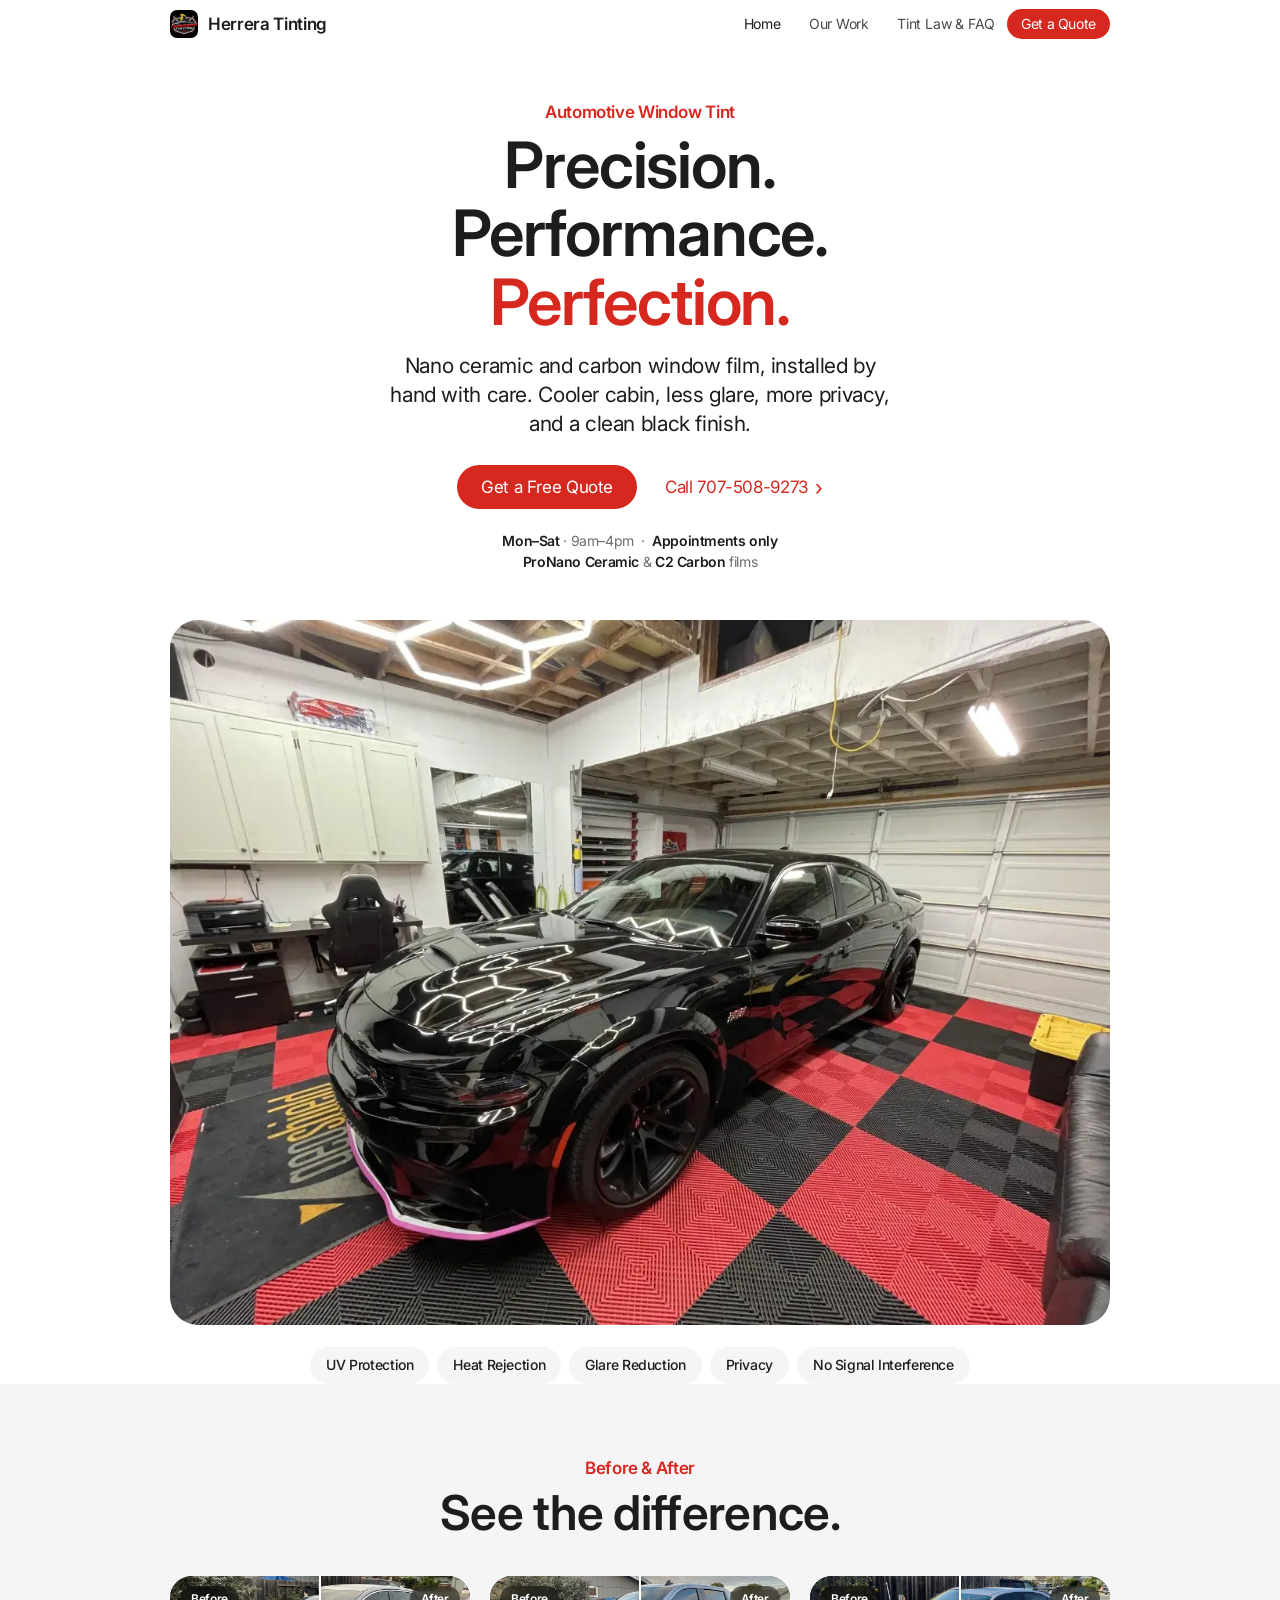
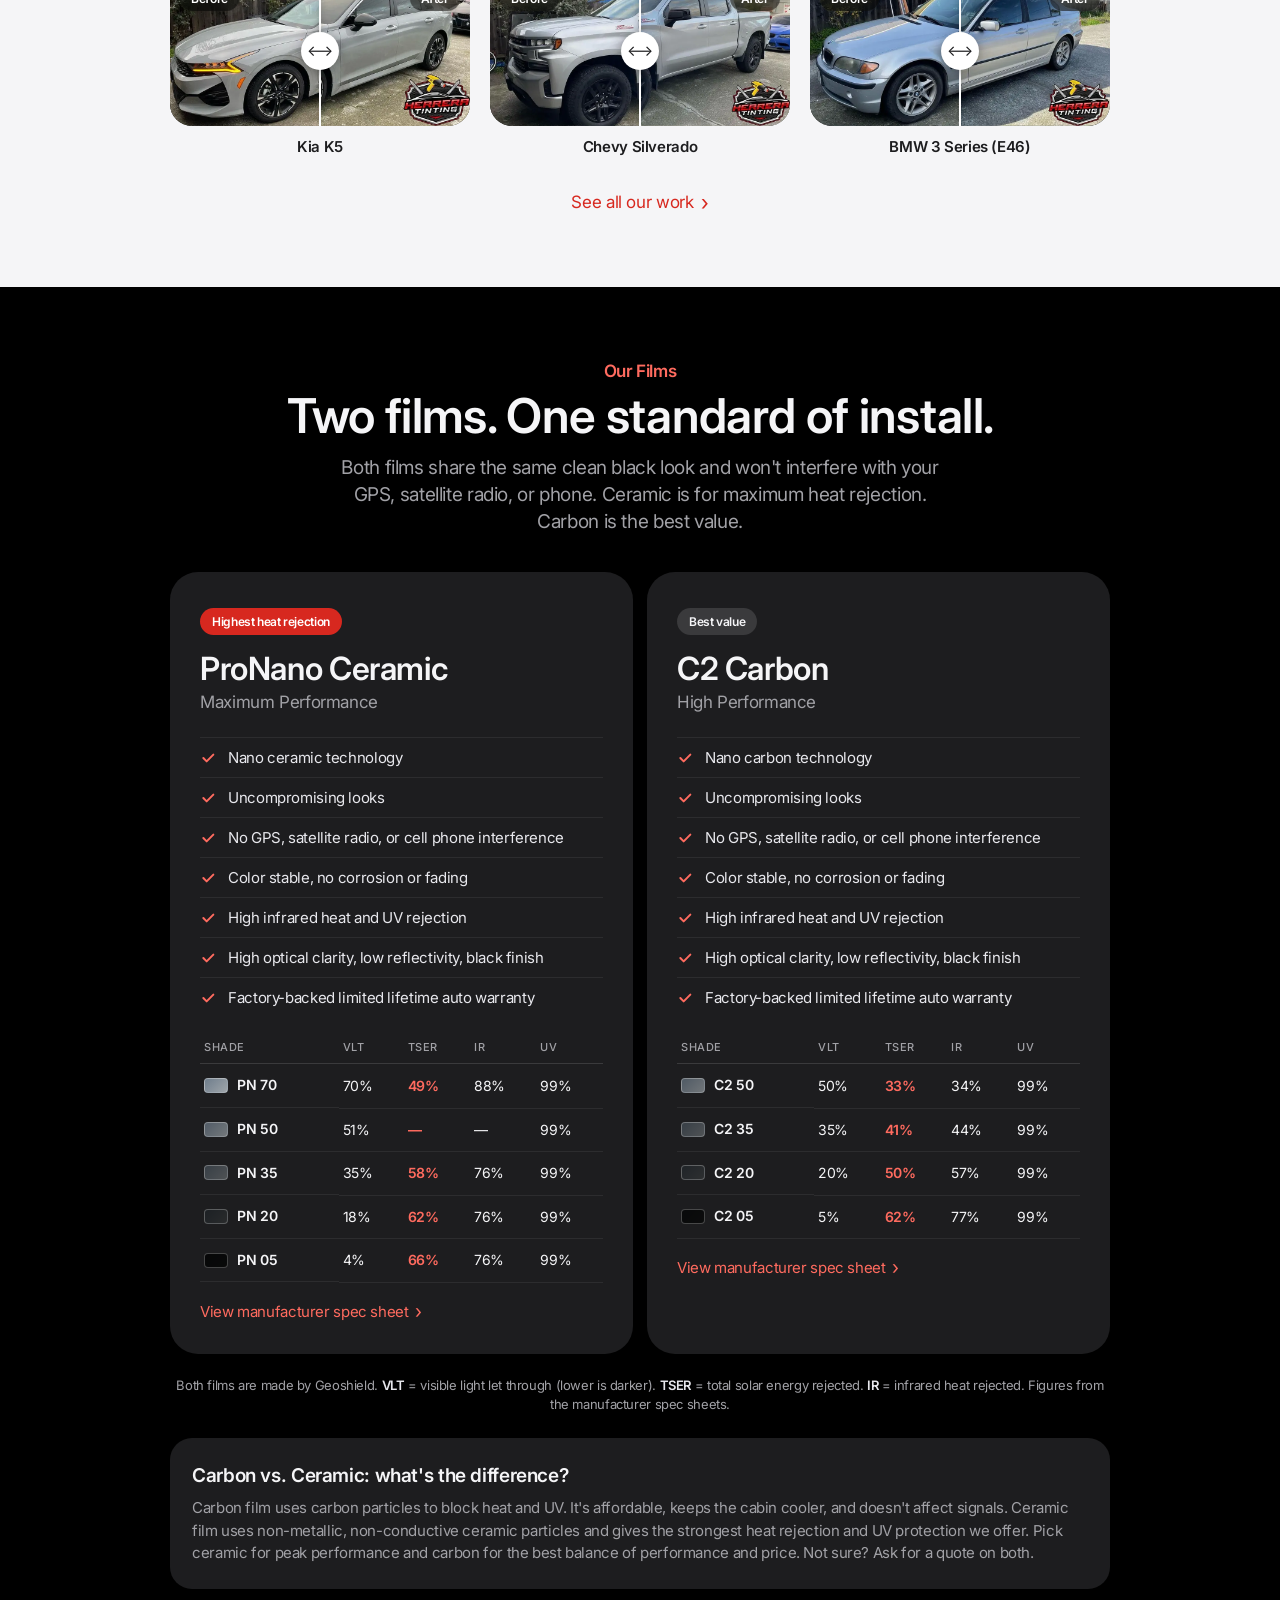
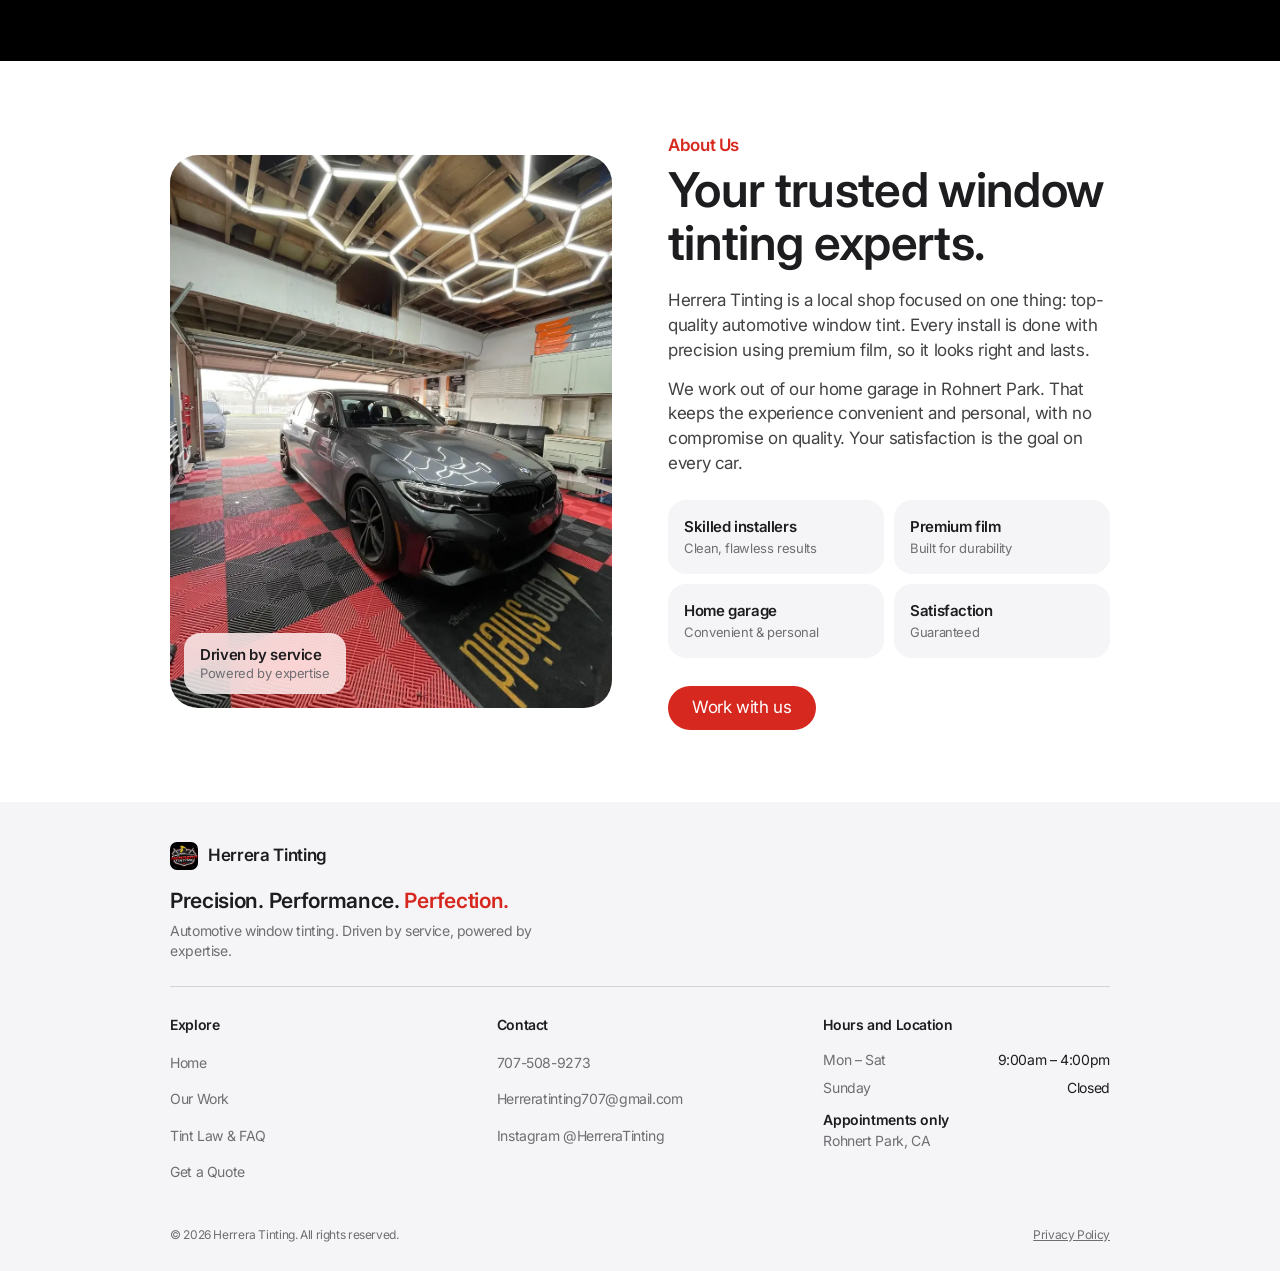
==== index.html @ 3faf7574 "Sample" ====
<!DOCTYPE html>
<html lang="en">
<head>
<meta charset="UTF-8">
<meta name="viewport" content="width=device-width, initial-scale=1, viewport-fit=cover">
<title>Herrera Tinting | Automotive Window Tint in Rohnert Park, CA</title>
<meta name="description" content="Ceramic and carbon automotive window tint in Rohnert Park, CA. Appointment-only service, Mon–Sat. Get a free quote from Herrera Tinting.">
<meta name="theme-color" content="#ffffff">
<link rel="icon" href="assets/logo.webp">
<link rel="preconnect" href="https://fonts.googleapis.com">
<link rel="preconnect" href="https://fonts.gstatic.com" crossorigin>
<link href="https://fonts.googleapis.com/css2?family=Inter:wght@400;500;600&display=swap" rel="stylesheet">
<link rel="stylesheet" href="styles.css">
<script>document.documentElement.classList.add("js")</script>
</head>
<body>
<header class="nav">
  <div class="wrap nav-in">
    <a href="index.html" class="brand"><img src="assets/logo.webp" alt="" width="28" height="28">Herrera Tinting</a>
    <nav id="menu" class="menu" aria-label="Main">
      <ul><li><a href="index.html" aria-current="page">Home</a></li><li><a href="our-work.html">Our Work</a></li><li><a href="tint-law-faq.html">Tint Law &amp; FAQ</a></li></ul>
      <div class="m-sub"><a href="#quote" data-quote>Get a Quote</a><a href="tel:7075089273">Call 707-508-9273</a></div>
    </nav>
    <div class="nav-r">
      <a href="#quote" data-quote class="btn sm">Get a Quote</a>
      <button class="menu-btn" aria-label="Open menu" aria-expanded="false" aria-controls="menu"><span></span><span></span></button>
    </div>
  </div>
</header>
<main>
<section class="hero">
  <div class="wrap">
    <span class="eyebrow">Automotive Window Tint</span>
    <h1>Precision.<br>Performance.<br><span class="red">Perfection.</span></h1>
    <p class="lead">Nano ceramic and carbon window film, installed by hand with care. Cooler cabin, less glare, more privacy, and a clean black finish.</p>
    <div class="ctas"><a href="#quote" data-quote class="btn">Get a Free Quote</a><a href="tel:7075089273" class="link">Call 707-508-9273</a></div>
    <p class="hero-meta"><b>Mon–Sat</b> · 9am–4pm &nbsp;·&nbsp; <b>Appointments only</b><br><b>ProNano Ceramic</b> &amp; <b>C2 Carbon</b> films</p>
  </div>
  <div class="hero-media"><img src="assets/hero.webp" alt="A freshly tinted black Dodge Charger in the Herrera Tinting garage" width="1200" height="900" fetchpriority="high"></div>
  <div class="pills" aria-label="Benefits"><span>UV Protection</span><span>Heat Rejection</span><span>Glare Reduction</span><span>Privacy</span><span>No Signal Interference</span></div>
</section>

<section class="alt" id="results">
  <div class="wrap">
    <div class="head reveal"><span class="eyebrow">Before &amp; After</span><h2>See the difference.</h2></div>
    <div class="ba-grid"><figure class="ba-fig reveal"><div class="ba" role="slider" tabindex="0" aria-label="Before and after: Kia K5" aria-valuemin="0" aria-valuemax="100" aria-valuenow="50"><img src="assets/kia-k5-before.webp" alt="Kia K5 before tint" loading="lazy" decoding="async"><img class="after" src="assets/kia-k5-after.webp" alt="Kia K5 after tint" loading="lazy" decoding="async"><span class="lbl b">Before</span><span class="lbl a">After</span><div class="bar"></div></div><figcaption class="ba-cap"><b>Kia K5</b></figcaption></figure><figure class="ba-fig reveal"><div class="ba" role="slider" tabindex="0" aria-label="Before and after: Chevy Silverado" aria-valuemin="0" aria-valuemax="100" aria-valuenow="50"><img src="assets/silverado-before.webp" alt="Chevy Silverado before tint" loading="lazy" decoding="async"><img class="after" src="assets/silverado-after.webp" alt="Chevy Silverado after tint" loading="lazy" decoding="async"><span class="lbl b">Before</span><span class="lbl a">After</span><div class="bar"></div></div><figcaption class="ba-cap"><b>Chevy Silverado</b></figcaption></figure><figure class="ba-fig reveal"><div class="ba" role="slider" tabindex="0" aria-label="Before and after: BMW 3 Series (E46)" aria-valuemin="0" aria-valuemax="100" aria-valuenow="50"><img src="assets/bmw-e46-before.webp" alt="BMW 3 Series (E46) before tint" loading="lazy" decoding="async"><img class="after" src="assets/bmw-e46-after.webp" alt="BMW 3 Series (E46) after tint" loading="lazy" decoding="async"><span class="lbl b">Before</span><span class="lbl a">After</span><div class="bar"></div></div><figcaption class="ba-cap"><b>BMW 3 Series (E46)</b></figcaption></figure></div>
    <div class="more reveal"><a href="our-work.html" class="link">See all our work</a></div>
  </div>
</section>

<section class="dark" id="films">
  <div class="wrap">
    <div class="head reveal">
      <span class="eyebrow">Our Films</span>
      <h2>Two films. One standard of install.</h2>
      <p class="sub">Both films share the same clean black look and won't interfere with your GPS, satellite radio, or phone. Ceramic is for maximum heat rejection. Carbon is the best value.</p>
    </div>
    <div class="films">
      <article class="film reveal">
        <span class="tag">Highest heat rejection</span>
        <h3>ProNano Ceramic</h3>
        <div class="tier">Maximum Performance</div>
        <ul><li>Nano ceramic technology</li><li>Uncompromising looks</li><li>No GPS, satellite radio, or cell phone interference</li><li>Color stable, no corrosion or fading</li><li>High infrared heat and UV rejection</li><li>High optical clarity, low reflectivity, black finish</li><li>Factory-backed limited lifetime auto warranty</li></ul>
        <table class="spec"><thead><tr><th>Shade</th><th>VLT</th><th>TSER</th><th>IR</th><th>UV</th></tr></thead><tbody><tr><td><span class="sw" style="--o:0.30"></span>PN 70</td><td>70%</td><td>49%</td><td>88%</td><td>99%</td></tr><tr><td><span class="sw" style="--o:0.49"></span>PN 50</td><td>51%</td><td>—</td><td>—</td><td>99%</td></tr><tr><td><span class="sw" style="--o:0.65"></span>PN 35</td><td>35%</td><td>58%</td><td>76%</td><td>99%</td></tr><tr><td><span class="sw" style="--o:0.82"></span>PN 20</td><td>18%</td><td>62%</td><td>76%</td><td>99%</td></tr><tr><td><span class="sw" style="--o:0.96"></span>PN 05</td><td>4%</td><td>66%</td><td>76%</td><td>99%</td></tr></tbody></table>
        <button class="link" data-img="assets/spec-pronano-ceramic.webp" data-alt="ProNano Ceramic manufacturer spec sheet">View manufacturer spec sheet</button>
      </article>
      <article class="film reveal">
        <span class="tag alt-tag">Best value</span>
        <h3>C2 Carbon</h3>
        <div class="tier">High Performance</div>
        <ul><li>Nano carbon technology</li><li>Uncompromising looks</li><li>No GPS, satellite radio, or cell phone interference</li><li>Color stable, no corrosion or fading</li><li>High infrared heat and UV rejection</li><li>High optical clarity, low reflectivity, black finish</li><li>Factory-backed limited lifetime auto warranty</li></ul>
        <table class="spec"><thead><tr><th>Shade</th><th>VLT</th><th>TSER</th><th>IR</th><th>UV</th></tr></thead><tbody><tr><td><span class="sw" style="--o:0.50"></span>C2 50</td><td>50%</td><td>33%</td><td>34%</td><td>99%</td></tr><tr><td><span class="sw" style="--o:0.65"></span>C2 35</td><td>35%</td><td>41%</td><td>44%</td><td>99%</td></tr><tr><td><span class="sw" style="--o:0.80"></span>C2 20</td><td>20%</td><td>50%</td><td>57%</td><td>99%</td></tr><tr><td><span class="sw" style="--o:0.95"></span>C2 05</td><td>5%</td><td>62%</td><td>77%</td><td>99%</td></tr></tbody></table>
        <button class="link" data-img="assets/spec-c2-carbon.webp" data-alt="C2 Carbon manufacturer spec sheet">View manufacturer spec sheet</button>
      </article>
    </div>
    <p class="spec-note reveal">Both films are made by Geoshield. <b>VLT</b> = visible light let through (lower is darker). <b>TSER</b> = total solar energy rejected. <b>IR</b> = infrared heat rejected. Figures from the manufacturer spec sheets.</p>
    <div class="compare reveal">
      <h4>Carbon vs. Ceramic: what's the difference?</h4>
      <p>Carbon film uses carbon particles to block heat and UV. It's affordable, keeps the cabin cooler, and doesn't affect signals. Ceramic film uses non-metallic, non-conductive ceramic particles and gives the strongest heat rejection and UV protection we offer. Pick ceramic for peak performance and carbon for the best balance of performance and price. Not sure? Ask for a quote on both.</p>
    </div>
  </div>
</section>

<section id="about">
  <div class="wrap about">
    <div class="about-img reveal"><img src="assets/about.webp" alt="Freshly tinted vehicle at Herrera Tinting" loading="lazy" width="1000" height="1333"><div class="badge">Driven by service<small>Powered by expertise</small></div></div>
    <div class="about-txt reveal">
      <span class="eyebrow">About Us</span>
      <h2>Your trusted window tinting experts.</h2>
      <p>Herrera Tinting is a local shop focused on one thing: top-quality automotive window tint. Every install is done with precision using premium film, so it looks right and lasts.</p>
      <p>We work out of our home garage in Rohnert Park. That keeps the experience convenient and personal, with no compromise on quality. Your satisfaction is the goal on every car.</p>
      <div class="points">
        <div><b>Skilled installers</b><span>Clean, flawless results</span></div>
        <div><b>Premium film</b><span>Built for durability</span></div>
        <div><b>Home garage</b><span>Convenient &amp; personal</span></div>
        <div><b>Satisfaction</b><span>Guaranteed</span></div>
      </div>
      <a href="#quote" data-quote class="btn">Work with us</a>
    </div>
  </div>
</section>
</main>
<footer>
  <div class="wrap">
    <div class="foot-top">
      <a href="index.html" class="brand"><img src="assets/logo.webp" alt="" width="28" height="28">Herrera Tinting</a>
      <div class="tagline">Precision. Performance. <span>Perfection.</span></div>
      <p>Automotive window tinting. Driven by service, powered by expertise.</p>
    </div>
    <div class="foot-cols">
      <details class="fcol">
        <summary>Explore</summary>
        <ul><li><a href="index.html">Home</a></li><li><a href="our-work.html">Our Work</a></li><li><a href="tint-law-faq.html">Tint Law &amp; FAQ</a></li><li><a href="#quote" data-quote>Get a Quote</a></li></ul>
      </details>
      <details class="fcol">
        <summary>Contact</summary>
        <ul><li><a href="tel:7075089273">707-508-9273</a></li><li><a href="mailto:Herreratinting707@gmail.com">Herreratinting707@gmail.com</a></li><li><a href="https://www.instagram.com/herreratinting/" target="_blank" rel="noopener">Instagram @HerreraTinting</a></li></ul>
      </details>
      <details class="fcol" open>
        <summary>Hours and Location</summary>
        <table class="hours"><tr><td>Mon – Sat</td><td>9:00am – 4:00pm</td></tr><tr><td>Sunday</td><td>Closed</td></tr></table>
        <p class="note"><b>Appointments only</b><br>Rohnert Park, CA</p>
      </details>
    </div>
    <div class="legal">
      <span>© <span id="yr"></span> Herrera Tinting. All rights reserved.</span>
      <button data-open="privacy">Privacy Policy</button>
    </div>
  </div>
</footer>
<dialog class="sheet" id="quote" aria-labelledby="q-title">
  <div class="sheet-head"><h3 id="q-title">Get a free quote</h3><button class="x" type="button" aria-label="Close">×</button></div>
  <div class="sheet-body">
    <p>Tell us about your vehicle and we'll reply fast with pricing for ceramic, carbon, or both.</p>
    <div class="contact-rows">
      <a href="tel:7075089273"><svg viewBox="0 0 24 24" fill="none" stroke="currentColor" stroke-width="2" aria-hidden="true"><path d="M22 16.9v3a2 2 0 0 1-2.2 2 19.8 19.8 0 0 1-8.6-3.1 19.5 19.5 0 0 1-6-6A19.8 19.8 0 0 1 2.1 4.2 2 2 0 0 1 4.1 2h3a2 2 0 0 1 2 1.7c.1.9.4 1.8.7 2.7a2 2 0 0 1-.5 2.1L8 9.8a16 16 0 0 0 6 6l1.3-1.3a2 2 0 0 1 2.1-.4c.9.3 1.8.6 2.7.7a2 2 0 0 1 1.7 2z"/></svg><span><small>Call or text</small>707-508-9273</span></a>
      <a href="mailto:Herreratinting707@gmail.com"><svg viewBox="0 0 24 24" fill="none" stroke="currentColor" stroke-width="2" aria-hidden="true"><rect x="2" y="4" width="20" height="16" rx="2"/><path d="M22 7l-10 6L2 7"/></svg><span><small>Email</small>Herreratinting707@gmail.com</span></a>
    </div>
    <!-- NOTE: Connect this form to the existing GoHighLevel/LeadConnector form or embed when going live. -->
    <form id="quote-form" novalidate>
      <div class="field"><label for="full_name">Full Name <span class="req">*</span></label><input type="text" id="full_name" name="full_name" required autocomplete="name"></div>
      <div class="field"><label for="phone">Phone Number <span class="req">*</span></label><input id="phone" name="phone" type="tel" required autocomplete="tel"></div>
      <div class="field"><label for="vehicle">Year, Make &amp; Model of Vehicle <span class="req">*</span></label><input type="text" id="vehicle" name="vehicle" required placeholder="e.g. 2018 Mercedes-AMG C63"></div>
      <div class="field"><span class="flabel">What Type of Film <span class="req">*</span> <a href="index.html#films" class="hint-link">Compare films</a></span>
        <div class="opts one three">
          <label class="opt film-opt"><input type="radio" name="film" value="C2 Carbon" required><b>C2 Carbon</b><small>Best value · great heat &amp; UV rejection</small></label>
          <label class="opt film-opt"><input type="radio" name="film" value="ProNano Ceramic"><b>ProNano Ceramic</b><small>Highest heat rejection</small></label>
          <label class="opt film-opt"><input type="radio" name="film" value="Quote for Both"><b>Quote for Both</b><small>Compare prices side by side</small></label>
        </div>
      </div>
      <div class="field"><span class="flabel">Which Windows Need Tint? <span class="hint">Pick one. Red = tinted.</span></span>
        <div class="opts"><label class="opt"><input type="radio" name="windows" value="Full Tint"><svg class="car" viewBox="0 0 200 90" aria-hidden="true"><rect class="body" x="10" y="10" width="180" height="70" rx="26"/><rect class="g" x="128" y="18" width="18" height="54" rx="6"/><rect class="t" x="96" y="14" width="28" height="12" rx="3"/><rect class="t" x="96" y="64" width="28" height="12" rx="3"/><rect class="t" x="60" y="14" width="32" height="12" rx="3"/><rect class="t" x="60" y="64" width="32" height="12" rx="3"/><rect class="t" x="34" y="20" width="16" height="50" rx="5"/></svg><b>Full Tint</b><small>All sides + back glass</small></label><label class="opt"><input type="radio" name="windows" value="Full Tint + Windshield"><svg class="car" viewBox="0 0 200 90" aria-hidden="true"><rect class="body" x="10" y="10" width="180" height="70" rx="26"/><rect class="t" x="128" y="18" width="18" height="54" rx="6"/><rect class="t" x="96" y="14" width="28" height="12" rx="3"/><rect class="t" x="96" y="64" width="28" height="12" rx="3"/><rect class="t" x="60" y="14" width="32" height="12" rx="3"/><rect class="t" x="60" y="64" width="32" height="12" rx="3"/><rect class="t" x="34" y="20" width="16" height="50" rx="5"/></svg><b>Full Tint + Windshield</b><small>Every window</small></label><label class="opt"><input type="radio" name="windows" value="Back Half"><svg class="car" viewBox="0 0 200 90" aria-hidden="true"><rect class="body" x="10" y="10" width="180" height="70" rx="26"/><rect class="g" x="128" y="18" width="18" height="54" rx="6"/><rect class="g" x="96" y="14" width="28" height="12" rx="3"/><rect class="g" x="96" y="64" width="28" height="12" rx="3"/><rect class="t" x="60" y="14" width="32" height="12" rx="3"/><rect class="t" x="60" y="64" width="32" height="12" rx="3"/><rect class="t" x="34" y="20" width="16" height="50" rx="5"/></svg><b>Back Half</b><small>Rear doors + back glass</small></label><label class="opt"><input type="radio" name="windows" value="Front Windows"><svg class="car" viewBox="0 0 200 90" aria-hidden="true"><rect class="body" x="10" y="10" width="180" height="70" rx="26"/><rect class="g" x="128" y="18" width="18" height="54" rx="6"/><rect class="t" x="96" y="14" width="28" height="12" rx="3"/><rect class="t" x="96" y="64" width="28" height="12" rx="3"/><rect class="g" x="60" y="14" width="32" height="12" rx="3"/><rect class="g" x="60" y="64" width="32" height="12" rx="3"/><rect class="g" x="34" y="20" width="16" height="50" rx="5"/></svg><b>Front Windows</b><small>Driver + passenger</small></label><label class="opt"><input type="radio" name="windows" value="Front Windows + Windshield"><svg class="car" viewBox="0 0 200 90" aria-hidden="true"><rect class="body" x="10" y="10" width="180" height="70" rx="26"/><rect class="t" x="128" y="18" width="18" height="54" rx="6"/><rect class="t" x="96" y="14" width="28" height="12" rx="3"/><rect class="t" x="96" y="64" width="28" height="12" rx="3"/><rect class="g" x="60" y="14" width="32" height="12" rx="3"/><rect class="g" x="60" y="64" width="32" height="12" rx="3"/><rect class="g" x="34" y="20" width="16" height="50" rx="5"/></svg><b>Front Windows + Windshield</b><small>Front doors + windshield</small></label><label class="opt"><input type="radio" name="windows" value="Windshield Strip"><svg class="car" viewBox="0 0 200 90" aria-hidden="true"><rect class="body" x="10" y="10" width="180" height="70" rx="26"/><rect class="g" x="128" y="18" width="18" height="54" rx="6"/><rect class="t" x="128" y="18" width="5" height="54" rx="2"/><rect class="g" x="96" y="14" width="28" height="12" rx="3"/><rect class="g" x="96" y="64" width="28" height="12" rx="3"/><rect class="g" x="60" y="14" width="32" height="12" rx="3"/><rect class="g" x="60" y="64" width="32" height="12" rx="3"/><rect class="g" x="34" y="20" width="16" height="50" rx="5"/></svg><b>Windshield Strip</b><small>Top strip only</small></label><label class="opt"><input type="radio" name="windows" value="Something Else"><svg class="car" viewBox="0 0 200 90" aria-hidden="true"><rect class="body" x="10" y="10" width="180" height="70" rx="26"/><text x="100" y="55" text-anchor="middle" font-size="28" fill="#8e8e93" font-family="Inter,sans-serif">?</text></svg><b>Something Else</b><small>Tell us in comments</small></label></div>
      </div>
      <div class="field"><label for="removal">Tint Removal? <span class="req">*</span></label>
        <select id="removal" name="removal" required><option value="">Select…</option><option>No</option><option>Yes</option></select>
      </div>
      <div class="removal" id="removal-fields">
        <div class="field"><label for="removal_windows">Which Windows Need Removal?</label><input type="text" id="removal_windows" name="removal_windows" placeholder="e.g. rear window, back doors"></div>
        <div class="field"><label for="condition">Condition of Old Tint</label>
          <select id="condition" name="condition"><option value="">Select…</option><option>Peeling</option><option>Bubbling</option><option>Faded</option><option>Blurry/Hazy</option><option>Discoloration</option></select>
        </div>
      </div>
      <div class="field"><label for="comments">Comments</label><textarea id="comments" name="comments" placeholder="Shade preference, timing, anything else we should know"></textarea></div>
      <label class="consent"><input type="checkbox" id="terms" required> I agree to the terms &amp; conditions provided by the company. By providing my phone number, I agree to receive text messages from the business.</label>
      <button type="submit" class="btn">Request My Free Quote</button>
      <div class="form-msg" id="form-msg" role="status"></div>
    </form>
  </div>
</dialog>

<dialog class="sheet" id="privacy" aria-labelledby="p-title">
  <div class="sheet-head"><h3 id="p-title">Privacy Policy</h3><button class="x" type="button" aria-label="Close">×</button></div>
  <div class="sheet-body">
    <p>Herrera Tinting is committed to protecting your privacy. This policy explains how we collect, use, and protect your personal information.</p>
    <h4>Information</h4>
    <p>We may collect and store your email address and phone number only to contact you and share updates or promotions related to Herrera Tinting. We do not sell or share your information with third parties for marketing or any other purpose.</p>
    <p style="margin-top:10px">You can opt out at any time. To stop receiving updates or promotions, text "opt out" to our number.</p>
    <h4>Contact Us</h4>
    <p>Questions about this policy or how we handle your information? Reach us at 707-508-9273 or Herreratinting707@gmail.com.</p>
    <button class="btn" data-close>Close</button>
  </div>
</dialog>

<div class="lightbox" id="lightbox" role="dialog" aria-modal="true" aria-label="Image viewer"><button class="x" aria-label="Close">×</button><img alt=""></div>
<script src="script.js"></script>
</body>
</html>
---- styles.css ----
/* Herrera Tinting — mobile-first, modeled on apple.com's phone layout */
:root{
  --bg:#fff; --bg2:#f5f5f7; --ink:#1d1d1f; --mute:#6e6e73; --line:#d2d2d7;
  --red:#d7281f; --red-dk:#b21e17; --red-hi:#ff6b5f;
  --nav-h:48px; --r:28px; --pad:20px;
  --font:-apple-system,BlinkMacSystemFont,"SF Pro Display","SF Pro Text",Inter,"Helvetica Neue",Helvetica,Arial,sans-serif;
}
*{box-sizing:border-box;margin:0;padding:0}
html{-webkit-text-size-adjust:100%;scroll-padding-top:64px;scroll-behavior:smooth}
body{font-family:var(--font);font-size:17px;line-height:1.47;letter-spacing:-.022em;color:var(--ink);background:var(--bg);
  -webkit-font-smoothing:antialiased;padding-top:var(--nav-h)}
body:has(dialog[open]),html.menu-open body{overflow:hidden}
img{display:block;max-width:100%}
a{color:inherit;text-decoration:none}
button{font:inherit;color:inherit;letter-spacing:inherit}
ul{list-style:none}
:focus-visible{outline:2px solid var(--red);outline-offset:3px;border-radius:6px}
.wrap{max-width:980px;margin:0 auto;padding:0 var(--pad)}
section{padding:72px 0}

/* type */
.eyebrow{display:block;font-size:17px;font-weight:600;color:var(--red);margin-bottom:6px}
h1{font-size:clamp(40px,11vw,64px);font-weight:600;line-height:1.07;letter-spacing:-.018em}
h2{font-size:clamp(32px,8.6vw,48px);font-weight:600;line-height:1.1;letter-spacing:-.014em}
h3{font-weight:600;letter-spacing:-.012em}
.sub{font-size:19px;line-height:1.42;color:var(--mute);margin:12px auto 0;max-width:620px}
.center{text-align:center}
.head{text-align:center;margin-bottom:36px}
.red{color:var(--red)}

/* buttons + links */
.btn{display:inline-flex;align-items:center;justify-content:center;min-height:44px;padding:0 24px;border-radius:980px;
  font-size:17px;background:var(--red);color:#fff;border:0;cursor:pointer;transition:background .2s}
.btn:hover{background:var(--red-dk)}
.btn.sm{min-height:30px;padding:0 14px;font-size:14px}
.link{display:inline-flex;align-items:center;color:var(--red);font-size:17px;cursor:pointer;background:none;border:0;padding:0}
.link::after{content:"›";margin-left:.35em;font-size:1.25em;line-height:1;transition:transform .2s}
.link:hover::after{transform:translateX(3px)}
.link:hover{text-decoration:underline}
.ctas{display:flex;flex-wrap:wrap;justify-content:center;align-items:center;gap:14px 28px;margin-top:26px}

/* header */
.nav{position:fixed;inset:0 0 auto;height:var(--nav-h);z-index:50;background:rgba(255,255,255,.8);
  -webkit-backdrop-filter:saturate(180%) blur(20px);backdrop-filter:saturate(180%) blur(20px);transition:box-shadow .2s}
.nav.scrolled,html.menu-open .nav{box-shadow:0 1px 0 rgba(0,0,0,.1)}
html.menu-open .nav{background:rgba(255,255,255,.96)}
.nav-in{height:100%;display:flex;align-items:center;justify-content:space-between;gap:12px}
.brand{display:flex;align-items:center;gap:10px;font-size:17px;font-weight:600;letter-spacing:-.02em}
.brand img{width:28px;height:28px;border-radius:7px;object-fit:cover}
.nav-r{display:flex;align-items:center;gap:6px}
.menu-btn{width:44px;height:44px;background:none;border:0;cursor:pointer;position:relative}
.menu-btn span{position:absolute;left:14px;right:14px;height:1.5px;background:var(--ink);transition:transform .3s,top .3s}
.menu-btn span:nth-child(1){top:19px}.menu-btn span:nth-child(2){top:25px}
html.menu-open .menu-btn span:nth-child(1){top:22px;transform:rotate(45deg)}
html.menu-open .menu-btn span:nth-child(2){top:22px;transform:rotate(-45deg)}
.menu{position:fixed;top:var(--nav-h);left:0;right:0;height:calc(100dvh - var(--nav-h));background:#fff;
  -webkit-backdrop-filter:blur(20px);backdrop-filter:blur(20px);padding:28px var(--pad) 40px;overflow:auto;
  opacity:0;visibility:hidden;transform:translateY(-8px);transition:opacity .3s,transform .3s,visibility .3s;z-index:49}
html.menu-open .menu{opacity:1;visibility:visible;transform:none}
.menu ul{display:grid}
.menu li a{display:block;font-size:32px;font-weight:600;letter-spacing:-.015em;line-height:1.1;padding:14px 0;color:var(--ink);transition:color .2s}
.menu li a[aria-current]{color:var(--red)}
.menu .m-sub{margin-top:28px;padding-top:24px;border-top:1px solid var(--line);display:grid;gap:14px;font-size:17px}
.menu .m-sub a,.menu .m-sub button{color:var(--mute);text-align:left}
@media(min-width:768px){
  .menu{position:static;height:auto;background:none;padding:0;opacity:1;visibility:visible;transform:none;overflow:visible;-webkit-backdrop-filter:none;backdrop-filter:none}
  .menu ul{display:flex;gap:28px}
  .menu li a{font-size:14px;font-weight:400;padding:0;color:var(--ink);opacity:.8}
  .menu li a:hover,.menu li a[aria-current]{opacity:1;color:var(--ink)}
  .menu .m-sub{display:none}
  .menu-btn{display:none}
  .nav-in{justify-content:flex-start}
  .menu{margin-left:auto}
}

/* hero */
.hero{padding:52px 0 0;text-align:center}
.hero .lead{font-size:21px;line-height:1.38;color:var(--ink);max-width:520px;margin:16px auto 0}
.hero-meta{font-size:14px;color:var(--mute);margin-top:22px}
.hero-meta b{color:var(--ink);font-weight:600}
.hero-media{margin:40px 10px 0;border-radius:var(--r);overflow:hidden;aspect-ratio:4/3;background:var(--bg2)}
.hero-media img{width:100%;height:100%;object-fit:cover}
.pills{display:flex;gap:8px;overflow-x:auto;padding:22px var(--pad) 0;scrollbar-width:none;justify-content:flex-start}
.pills::-webkit-scrollbar{display:none}
.pills span{flex:none;background:var(--bg2);border-radius:980px;padding:8px 16px;font-size:14px;font-weight:500;color:var(--ink)}
@media(min-width:700px){.pills{justify-content:center;flex-wrap:wrap;overflow:visible}.hero-media{margin:48px auto 0;max-width:940px}}

/* before / after */
.alt{background:var(--bg2)}
.ba-grid{display:grid;gap:28px}
.ba-fig{margin:0}
.ba{position:relative;aspect-ratio:2/1;border-radius:22px;overflow:hidden;user-select:none;-webkit-user-select:none;touch-action:pan-y;cursor:ew-resize;background:#000}
.ba img{position:absolute;inset:0;width:100%;height:100%;object-fit:cover;pointer-events:none}
.ba .after{clip-path:inset(0 0 0 var(--p,50%))}
.ba .bar{position:absolute;top:0;bottom:0;left:var(--p,50%);width:2px;background:#fff;transform:translateX(-50%);pointer-events:none;box-shadow:0 0 6px rgba(0,0,0,.35)}
.ba .bar::after{content:"⟷";position:absolute;top:50%;left:50%;transform:translate(-50%,-50%);width:38px;height:38px;border-radius:50%;background:#fff;color:var(--ink);display:grid;place-items:center;font-size:15px;box-shadow:0 2px 12px rgba(0,0,0,.35)}
.ba .lbl{position:absolute;top:10px;font-size:12px;font-weight:600;color:#fff;background:rgba(0,0,0,.45);-webkit-backdrop-filter:blur(8px);backdrop-filter:blur(8px);padding:4px 11px;border-radius:980px;pointer-events:none}
.ba .lbl.b{left:10px}.ba .lbl.a{right:10px}
.ba-cap{margin-top:10px;font-size:15px;color:var(--mute);text-align:center}
.ba-cap b{color:var(--ink);font-weight:600}
.more{text-align:center;margin-top:32px}
@media(min-width:900px){.ba-grid{grid-template-columns:repeat(3,1fr);gap:20px}}
@media(min-width:900px){#all-work .ba-grid{grid-template-columns:repeat(2,1fr)}#all-work .ba{aspect-ratio:2/1}}

/* films (dark tile) */
.dark{background:#000;color:#f5f5f7}
.dark .sub{color:#a1a1a6}
.dark .eyebrow{color:var(--red-hi)}
.dark .link{color:var(--red-hi)}
.films{display:grid;gap:14px}
.film{background:#1d1d1f;border-radius:var(--r);padding:30px 22px 26px;position:relative}
.tag{display:inline-block;font-size:12px;font-weight:600;padding:5px 12px;border-radius:980px;background:var(--red);color:#fff;margin-bottom:16px}
.tag.alt-tag{background:#3a3a3c;color:#f5f5f7}
.film h3{font-size:32px;line-height:1.1}
.tier{color:#a1a1a6;font-size:17px;margin:4px 0 22px}
.film li{display:flex;gap:12px;font-size:15px;line-height:1.4;color:#e8e8ed;padding:9px 0;border-top:1px solid #2c2c2e}
.film li::before{content:"";flex:0 0 16px;height:16px;margin-top:3px;background:var(--red-hi);
  -webkit-mask:url("data:image/svg+xml,%3Csvg xmlns='http://www.w3.org/2000/svg' viewBox='0 0 24 24' fill='none' stroke='black' stroke-width='3' stroke-linecap='round' stroke-linejoin='round'%3E%3Cpath d='M5 12l5 5L20 7'/%3E%3C/svg%3E") center/contain no-repeat;
  mask:url("data:image/svg+xml,%3Csvg xmlns='http://www.w3.org/2000/svg' viewBox='0 0 24 24' fill='none' stroke='black' stroke-width='3' stroke-linecap='round' stroke-linejoin='round'%3E%3Cpath d='M5 12l5 5L20 7'/%3E%3C/svg%3E") center/contain no-repeat}
.spec{width:100%;border-collapse:collapse;margin-top:22px;font-size:14px}
.spec th{text-align:left;color:#a1a1a6;font-weight:500;font-size:11px;letter-spacing:.05em;text-transform:uppercase;padding:0 4px 8px;border-bottom:1px solid #3a3a3c}
.spec td{padding:11px 4px;border-bottom:1px solid #2c2c2e}
.spec td:first-child{display:flex;align-items:center;gap:9px;font-weight:600;white-space:nowrap}
.spec td:nth-child(3){color:var(--red-hi);font-weight:600}
.sw{flex:none;width:24px;height:15px;border-radius:4px;border:1px solid rgba(255,255,255,.25);
  background:linear-gradient(rgba(0,0,0,var(--o)),rgba(0,0,0,var(--o))),linear-gradient(135deg,#9fb4c9,#e3ecf3)}
.film .link{margin-top:18px;font-size:15px}
.spec-note{color:#a1a1a6;font-size:13px;line-height:1.45;margin-top:22px;text-align:center}
.spec-note b{color:#e8e8ed;font-weight:600}
.compare{margin-top:24px;background:#1d1d1f;border-radius:22px;padding:24px 22px}
.compare h4{font-size:19px;font-weight:600;margin-bottom:8px;color:#f5f5f7}
.compare p{color:#a1a1a6;font-size:15px;line-height:1.5}
@media(min-width:800px){.films{grid-template-columns:1fr 1fr}.film{padding:36px 30px 30px}}
@media(max-width:380px){.spec{font-size:13px}.spec td:first-child{gap:6px}.sw{width:18px}}

/* about */
.about{display:grid;gap:36px;align-items:center}
.about-img{position:relative;border-radius:var(--r);overflow:hidden;aspect-ratio:4/5;background:var(--bg2)}
.about-img img{width:100%;height:100%;object-fit:cover}
.badge{position:absolute;left:14px;bottom:14px;background:rgba(255,255,255,.78);-webkit-backdrop-filter:saturate(180%) blur(20px);backdrop-filter:saturate(180%) blur(20px);border-radius:16px;padding:12px 16px;font-weight:600;font-size:15px;line-height:1.3}
.badge small{display:block;font-weight:400;color:var(--mute);font-size:13px}
.about-txt h2{margin-bottom:18px}
.about-txt p{color:#424245;margin-bottom:14px}
.points{display:grid;grid-template-columns:1fr 1fr;gap:10px;margin:24px 0 28px}
.points div{background:var(--bg2);border-radius:18px;padding:16px}
.points b{display:block;font-size:15px;font-weight:600}
.points span{color:var(--mute);font-size:13px;line-height:1.35;display:block;margin-top:2px}
@media(min-width:800px){.about{grid-template-columns:1fr 1fr;gap:56px}}

/* inner page head */
.page-head{padding-top:60px;padding-bottom:44px;text-align:center}
.page-head h1{margin-top:2px}

/* gallery rail */
.rail{display:flex;gap:12px;overflow-x:auto;scroll-snap-type:x mandatory;padding:0 var(--pad) 6px;scroll-padding:0 var(--pad);scrollbar-width:none;-webkit-overflow-scrolling:touch}
.rail::-webkit-scrollbar{display:none}
.rail a{flex:0 0 78%;max-width:360px;aspect-ratio:4/5;border-radius:var(--r);overflow:hidden;scroll-snap-align:start;background:#e8e8ed;cursor:zoom-in}
.rail img{width:100%;height:100%;object-fit:cover}
.list{background:#fff;border-radius:20px;overflow:hidden;margin-top:28px}
.list li{display:flex;gap:14px;align-items:center;padding:16px 20px;font-size:15px;color:var(--mute)}
.list li+li{border-top:1px solid var(--line)}
.list li b{color:var(--ink);font-weight:600}
.list .ic{flex:0 0 22px;width:22px;height:22px;color:var(--red)}

/* law */
.law-grid{display:grid;gap:28px}
.group{background:var(--bg2);border-radius:22px;overflow:hidden}
.law-item{display:flex;gap:16px;align-items:baseline;padding:18px 20px}
.law-item+.law-item{border-top:1px solid var(--line)}
.pct{flex:0 0 84px;white-space:nowrap;font-size:24px;font-weight:600;color:var(--red);letter-spacing:-.02em}
.law-item b{display:block;font-weight:600}
.law-item span{display:block;color:var(--mute);font-size:15px;line-height:1.4;margin-top:2px}
.diagram{background:var(--bg2);border-radius:22px;padding:24px;max-width:420px;margin:0 auto;width:100%}
.disclaimer{color:var(--mute);font-size:13px;line-height:1.45;margin-top:18px;text-align:center}
@media(min-width:800px){.law-grid{grid-template-columns:1.2fr 1fr;align-items:start}}

/* faq */
.faq{max-width:760px;margin:0 auto;border-top:1px solid var(--line)}
.faq details{border-bottom:1px solid var(--line)}
.faq summary{position:relative;list-style:none;cursor:pointer;padding:20px 40px 20px 0;font-size:19px;font-weight:600;line-height:1.3;letter-spacing:-.014em}
.faq summary::-webkit-details-marker{display:none}
.faq summary::after{content:"";position:absolute;right:2px;top:50%;width:14px;height:14px;margin-top:-7px;transition:transform .25s;
  background:linear-gradient(var(--mute),var(--mute)) center/100% 1.5px no-repeat,linear-gradient(var(--mute),var(--mute)) center/1.5px 100% no-repeat}
.faq details[open] summary::after{transform:rotate(45deg)}
.faq details p{color:#424245;padding:0 0 22px;font-size:17px}
.faq details a{color:var(--red)}
.faq details a:hover{text-decoration:underline}

/* footer */
footer{background:var(--bg2);color:var(--mute);font-size:14px;padding:40px 0 28px}
.foot-top{padding-bottom:24px;border-bottom:1px solid var(--line)}
.foot-top .brand{color:var(--ink)}
.tagline{font-size:21px;font-weight:600;color:var(--ink);line-height:1.2;margin:18px 0 8px;letter-spacing:-.015em}
.tagline span{color:var(--red)}
.foot-top p{max-width:420px}
.fcol{border-bottom:1px solid var(--line)}
.fcol summary{list-style:none;cursor:pointer;display:flex;justify-content:space-between;align-items:center;padding:16px 0;font-weight:600;color:var(--ink);font-size:14px}
.fcol summary::-webkit-details-marker{display:none}
.fcol summary::after{content:"";width:8px;height:8px;border-right:1.5px solid var(--mute);border-bottom:1.5px solid var(--mute);transform:rotate(45deg) translateY(-2px);transition:transform .25s}
.fcol[open] summary::after{transform:rotate(-135deg) translateY(-2px)}
.fcol ul{display:grid;gap:2px;padding-bottom:14px}
.fcol li a,.fcol li button,.fcol li span{display:block;padding:7px 0;color:var(--mute);background:none;border:0;cursor:pointer;text-align:left;font-size:14px}
.fcol li a:hover,.fcol li button:hover{color:var(--ink);text-decoration:underline}
.hours{width:100%;border-collapse:collapse;margin-bottom:6px}
.hours td{padding:4px 0;font-size:14px}
.hours td:last-child{text-align:right;color:var(--ink)}
.fcol .note{padding-bottom:14px;font-size:14px;line-height:1.5}
.fcol .note b{color:var(--ink);font-weight:600}
.legal{display:flex;justify-content:space-between;flex-wrap:wrap;gap:10px;margin-top:22px;font-size:12px}
.legal button{background:none;border:0;color:var(--mute);cursor:pointer;text-decoration:underline;font-size:12px}
@media(min-width:768px){
  .foot-cols{display:grid;grid-template-columns:repeat(3,1fr);gap:40px;padding-top:28px}
  .fcol{border:0}
  .fcol summary{pointer-events:none;padding:0 0 10px}
  .fcol summary::after{display:none}
}

/* sheets (quote + privacy) */
dialog.sheet{border:0;padding:0;background:#fff;color:var(--ink);width:100%;max-width:100%;max-height:94dvh;margin:auto 0 0;border-radius:var(--r) var(--r) 0 0;overflow:hidden}
dialog.sheet[open]{display:flex;flex-direction:column;animation:up .38s cubic-bezier(.32,.72,0,1)}
dialog.sheet::backdrop{background:rgba(0,0,0,.4);-webkit-backdrop-filter:blur(6px);backdrop-filter:blur(6px)}
@keyframes up{from{transform:translateY(40px);opacity:0}to{transform:none;opacity:1}}
.sheet-head{display:flex;justify-content:space-between;align-items:center;gap:12px;padding:18px 20px 14px;border-bottom:1px solid var(--line)}
.sheet-head h3{font-size:21px}
.x{width:32px;height:32px;border-radius:50%;border:0;background:var(--bg2);color:var(--mute);font-size:20px;line-height:1;cursor:pointer;flex:none}
.sheet-body{overflow:auto;padding:20px 20px 32px;-webkit-overflow-scrolling:touch}
.sheet-body>p{color:var(--mute);font-size:15px}
.sheet-body h4{font-size:15px;font-weight:600;margin:18px 0 4px}
.sheet-body .btn{margin-top:20px}
@media(min-width:700px){dialog.sheet{max-width:640px;margin:auto;border-radius:var(--r);max-height:90dvh}}
.contact-rows{background:var(--bg2);border-radius:16px;margin:16px 0 22px;overflow:hidden}
.contact-rows a{display:flex;align-items:center;gap:12px;padding:14px 16px;font-size:15px;min-width:0}
.contact-rows a+a{border-top:1px solid var(--line)}
.contact-rows small{display:block;color:var(--mute);font-size:12px;line-height:1.2}
.contact-rows span{min-width:0;overflow-wrap:anywhere}
.contact-rows svg{flex:0 0 20px;width:20px;color:var(--red)}

/* form */
form{display:grid;gap:18px}
.field{display:flex;flex-direction:column;gap:7px;min-width:0}
label,.flabel{font-size:14px;font-weight:600}
.req{color:var(--red)}
.hint{font-weight:400;color:var(--mute);font-size:13px}
.hint-link{font-weight:400;font-size:13px;color:var(--red)}
input[type=text],input[type=tel],select,textarea{width:100%;background:var(--bg2);border:1.5px solid transparent;border-radius:12px;padding:14px;font:inherit;font-size:17px;color:var(--ink);letter-spacing:inherit;-webkit-appearance:none;appearance:none}
select{background-image:linear-gradient(45deg,transparent 50%,var(--mute) 50%),linear-gradient(135deg,var(--mute) 50%,transparent 50%);background-position:calc(100% - 20px) 50%,calc(100% - 15px) 50%;background-size:5px 5px;background-repeat:no-repeat;padding-right:38px}
input:focus,select:focus,textarea:focus{outline:none;border-color:var(--red);background-color:#fff}
.invalid{border-color:var(--red)!important}
textarea{min-height:100px;resize:vertical}
.opts{display:grid;grid-template-columns:1fr 1fr;gap:10px}
.opts.one{grid-template-columns:1fr}
.opt{position:relative;display:flex;flex-direction:column;gap:2px;background:var(--bg2);border:1.5px solid transparent;border-radius:14px;padding:12px;cursor:pointer;font-weight:400;transition:border-color .15s,background .15s}
.opt input{position:absolute;opacity:0;pointer-events:none}
.opt:has(input:checked){border-color:var(--red);background:#fff;box-shadow:0 0 0 1px var(--red)}
.opt:has(input:focus-visible){outline:2px solid var(--red);outline-offset:2px}
.opt.bad{border-color:var(--red)}
.opt b{font-size:14px;font-weight:600;line-height:1.25}
.opt small{font-size:12px;color:var(--mute);line-height:1.3}
.car{width:100%;height:auto;margin-bottom:6px}
.car .g{fill:#d2d2d7}.car .t{fill:var(--red)}.car .body{fill:none;stroke:#8e8e93;stroke-width:2}
.removal{display:none;gap:18px}
.removal.show{display:grid}
.consent{display:flex;gap:10px;align-items:flex-start;font-size:13px;font-weight:400;color:var(--mute);line-height:1.4}
.consent input{width:20px;height:20px;margin-top:1px;flex:none;accent-color:var(--red)}
form .btn{width:100%;min-height:50px;font-size:17px}
.form-msg{display:none;border-radius:12px;padding:14px;font-size:15px;background:#e8f6ec;color:#1b5e32}
.form-msg.err{background:#fdecec;color:#9b1c1c}
.form-msg.show{display:block}
@media(min-width:560px){.opts.three{grid-template-columns:repeat(3,1fr)}.removal{grid-template-columns:1fr 1fr}}

/* lightbox */
.lightbox{position:fixed;inset:0;background:rgba(0,0,0,.92);display:none;place-items:center;z-index:100;padding:20px;cursor:zoom-out}
.lightbox.open{display:grid}
.lightbox img{max-height:88vh;max-width:100%;border-radius:12px;object-fit:contain}
.lightbox .x{position:absolute;top:14px;right:14px;background:rgba(255,255,255,.18);color:#fff}

/* reveal */
.js .reveal{opacity:0;transform:translateY(20px);transition:opacity .7s ease,transform .7s ease}
.js .reveal.in{opacity:1;transform:none}
@media(prefers-reduced-motion:reduce){.js .reveal{opacity:1;transform:none;transition:none}html{scroll-behavior:auto}}
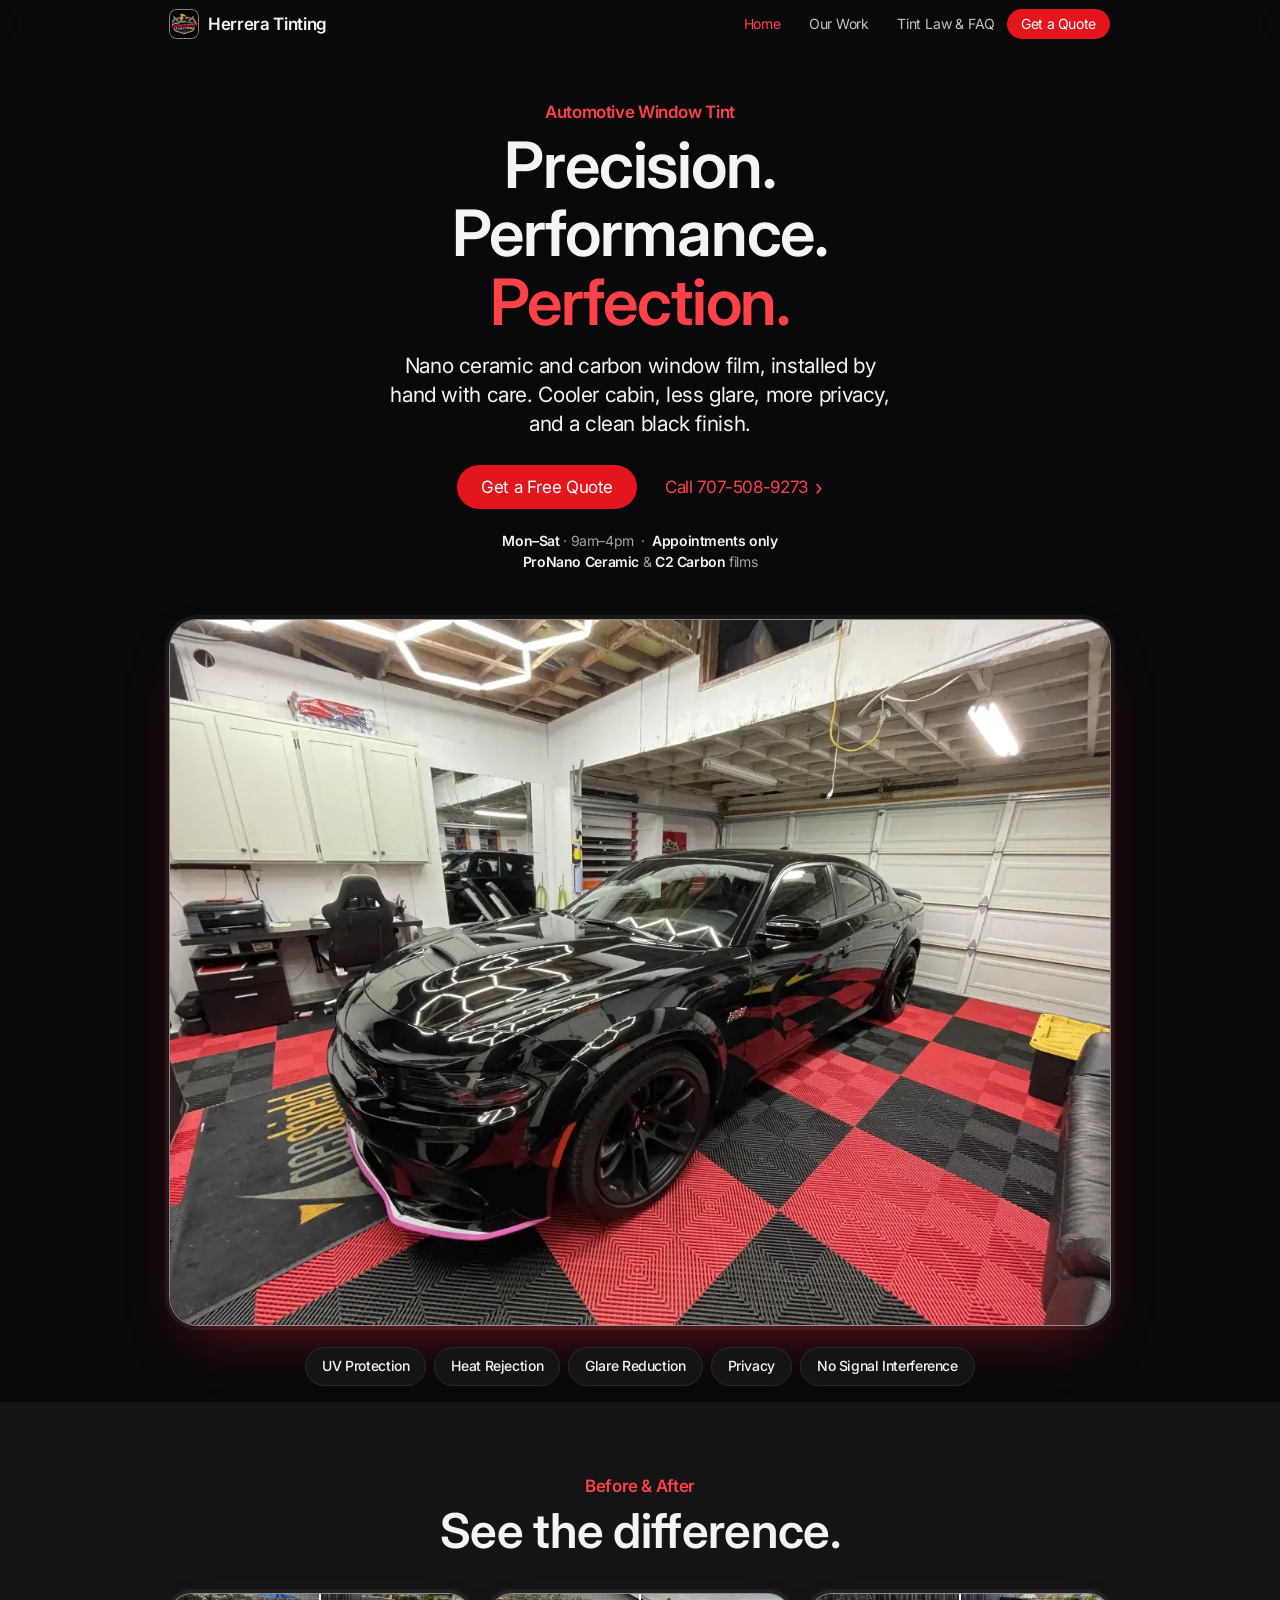
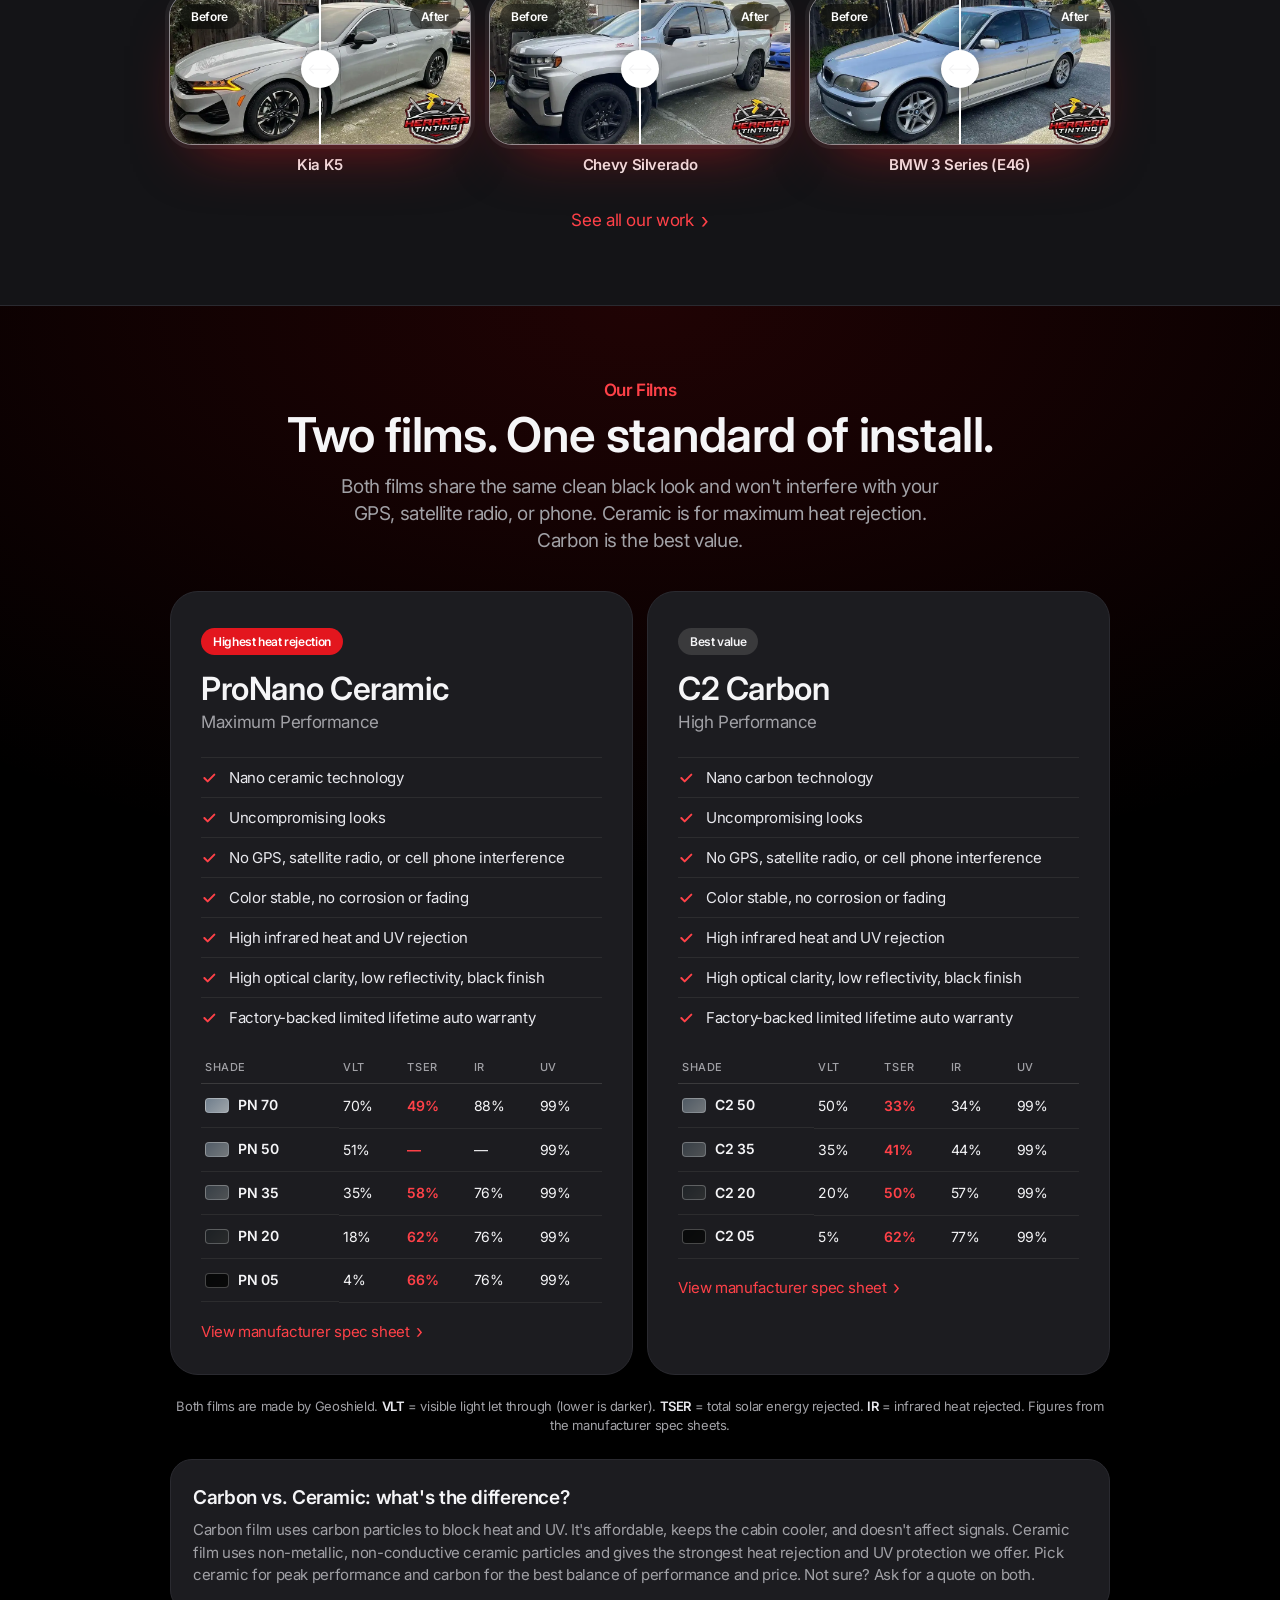
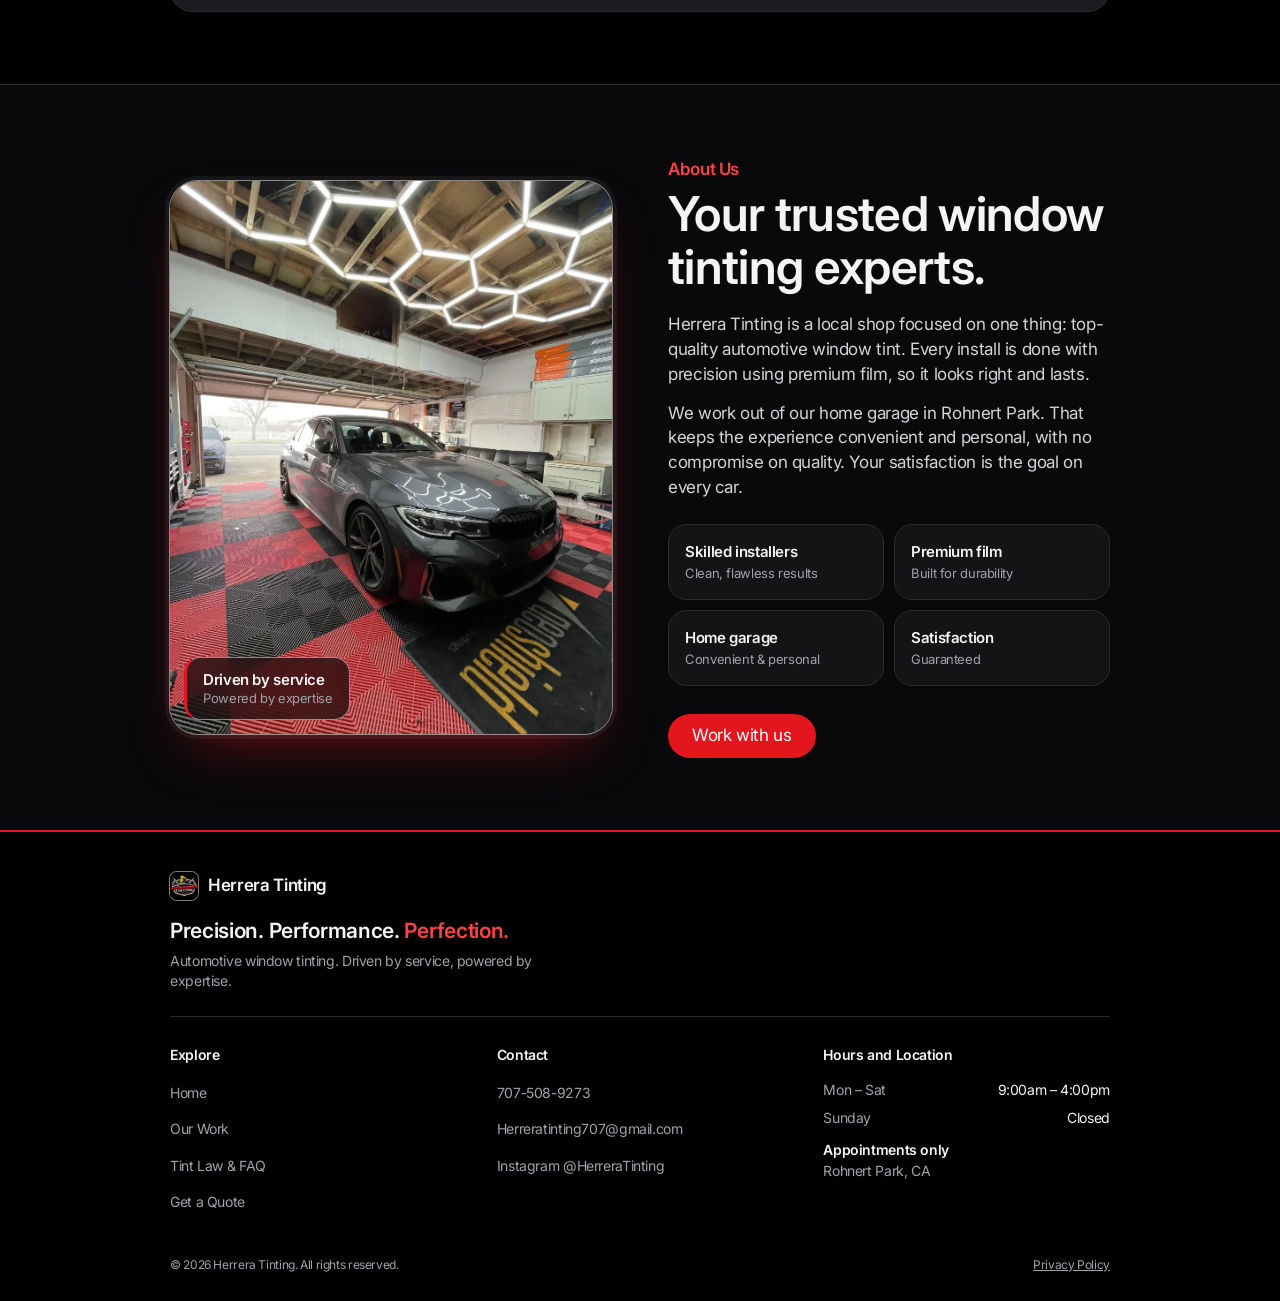
==== commit 5e14356e: "Change theme to brand black and red" ====
--- a/index.html
+++ b/index.html
@@ -5,7 +5,7 @@
 <meta name="viewport" content="width=device-width, initial-scale=1, viewport-fit=cover">
 <title>Herrera Tinting | Automotive Window Tint in Rohnert Park, CA</title>
 <meta name="description" content="Ceramic and carbon automotive window tint in Rohnert Park, CA. Appointment-only service, Mon–Sat. Get a free quote from Herrera Tinting.">
-<meta name="theme-color" content="#ffffff">
+<meta name="theme-color" content="#09090b">
 <link rel="icon" href="assets/logo.webp">
 <link rel="preconnect" href="https://fonts.googleapis.com">
 <link rel="preconnect" href="https://fonts.gstatic.com" crossorigin>
--- a/styles.css
+++ b/styles.css
@@ -1,12 +1,17 @@
 /* Herrera Tinting — mobile-first, modeled on apple.com's phone layout */
 :root{
-  --bg:#fff; --bg2:#f5f5f7; --ink:#1d1d1f; --mute:#6e6e73; --line:#d2d2d7;
-  --red:#d7281f; --red-dk:#b21e17; --red-hi:#ff6b5f;
+  /* black + red, pulled from the logo; zinc greys echo its chrome border */
+  --bg:#09090b; --bg2:#141417; --card:#1c1c20; --ink:#f4f4f5; --body:#d4d4d8; --mute:#a1a1aa; --line:#2a2a30;
+  --red:#e3161e; --red-dk:#b8121a; --red-hi:#ff4148;
+  --chrome:rgba(228,228,231,.55);
+  /* photo frame: crisp zinc ring + faint outer halo + red under-glow */
+  --frame:0 0 0 1px var(--chrome),0 0 0 5px rgba(228,228,231,.06),0 26px 60px -26px rgba(227,22,30,.55);
+  --frame-hi:0 0 0 1.5px #fafafa,0 0 0 6px rgba(250,250,250,.08),0 30px 70px -24px rgba(227,22,30,.7);
   --nav-h:48px; --r:28px; --pad:20px;
   --font:-apple-system,BlinkMacSystemFont,"SF Pro Display","SF Pro Text",Inter,"Helvetica Neue",Helvetica,Arial,sans-serif;
 }
 *{box-sizing:border-box;margin:0;padding:0}
-html{-webkit-text-size-adjust:100%;scroll-padding-top:64px;scroll-behavior:smooth}
+html{color-scheme:dark;-webkit-text-size-adjust:100%;scroll-padding-top:64px;scroll-behavior:smooth}
 body{font-family:var(--font);font-size:17px;line-height:1.47;letter-spacing:-.022em;color:var(--ink);background:var(--bg);
   -webkit-font-smoothing:antialiased;padding-top:var(--nav-h)}
 body:has(dialog[open]),html.menu-open body{overflow:hidden}
@@ -19,54 +24,55 @@
 section{padding:72px 0}
 
 /* type */
-.eyebrow{display:block;font-size:17px;font-weight:600;color:var(--red);margin-bottom:6px}
+.eyebrow{display:block;font-size:17px;font-weight:600;color:var(--red-hi);margin-bottom:6px}
 h1{font-size:clamp(40px,11vw,64px);font-weight:600;line-height:1.07;letter-spacing:-.018em}
 h2{font-size:clamp(32px,8.6vw,48px);font-weight:600;line-height:1.1;letter-spacing:-.014em}
 h3{font-weight:600;letter-spacing:-.012em}
 .sub{font-size:19px;line-height:1.42;color:var(--mute);margin:12px auto 0;max-width:620px}
 .center{text-align:center}
 .head{text-align:center;margin-bottom:36px}
-.red{color:var(--red)}
+.red{color:var(--red-hi)}
 
 /* buttons + links */
 .btn{display:inline-flex;align-items:center;justify-content:center;min-height:44px;padding:0 24px;border-radius:980px;
   font-size:17px;background:var(--red);color:#fff;border:0;cursor:pointer;transition:background .2s}
 .btn:hover{background:var(--red-dk)}
 .btn.sm{min-height:30px;padding:0 14px;font-size:14px}
-.link{display:inline-flex;align-items:center;color:var(--red);font-size:17px;cursor:pointer;background:none;border:0;padding:0}
+.link{display:inline-flex;align-items:center;color:var(--red-hi);font-size:17px;cursor:pointer;background:none;border:0;padding:0}
 .link::after{content:"›";margin-left:.35em;font-size:1.25em;line-height:1;transition:transform .2s}
 .link:hover::after{transform:translateX(3px)}
 .link:hover{text-decoration:underline}
 .ctas{display:flex;flex-wrap:wrap;justify-content:center;align-items:center;gap:14px 28px;margin-top:26px}
 
 /* header */
-.nav{position:fixed;inset:0 0 auto;height:var(--nav-h);z-index:50;background:rgba(255,255,255,.8);
+.nav{position:fixed;inset:0 0 auto;height:var(--nav-h);z-index:50;background:rgba(9,9,11,.78);
   -webkit-backdrop-filter:saturate(180%) blur(20px);backdrop-filter:saturate(180%) blur(20px);transition:box-shadow .2s}
-.nav.scrolled,html.menu-open .nav{box-shadow:0 1px 0 rgba(0,0,0,.1)}
-html.menu-open .nav{background:rgba(255,255,255,.96)}
+.nav.scrolled,html.menu-open .nav{box-shadow:0 1px 0 rgba(227,22,30,.45)}
+html.menu-open .nav{background:rgba(9,9,11,.96)}
 .nav-in{height:100%;display:flex;align-items:center;justify-content:space-between;gap:12px}
 .brand{display:flex;align-items:center;gap:10px;font-size:17px;font-weight:600;letter-spacing:-.02em}
-.brand img{width:28px;height:28px;border-radius:7px;object-fit:cover}
+.brand img{width:28px;height:28px;border-radius:7px;object-fit:cover;box-shadow:0 0 0 1px var(--chrome)}
 .nav-r{display:flex;align-items:center;gap:6px}
 .menu-btn{width:44px;height:44px;background:none;border:0;cursor:pointer;position:relative}
 .menu-btn span{position:absolute;left:14px;right:14px;height:1.5px;background:var(--ink);transition:transform .3s,top .3s}
 .menu-btn span:nth-child(1){top:19px}.menu-btn span:nth-child(2){top:25px}
 html.menu-open .menu-btn span:nth-child(1){top:22px;transform:rotate(45deg)}
 html.menu-open .menu-btn span:nth-child(2){top:22px;transform:rotate(-45deg)}
-.menu{position:fixed;top:var(--nav-h);left:0;right:0;height:calc(100dvh - var(--nav-h));background:#fff;
+.menu{position:fixed;top:var(--nav-h);left:0;right:0;height:calc(100dvh - var(--nav-h));background:var(--bg);
   -webkit-backdrop-filter:blur(20px);backdrop-filter:blur(20px);padding:28px var(--pad) 40px;overflow:auto;
   opacity:0;visibility:hidden;transform:translateY(-8px);transition:opacity .3s,transform .3s,visibility .3s;z-index:49}
 html.menu-open .menu{opacity:1;visibility:visible;transform:none}
 .menu ul{display:grid}
 .menu li a{display:block;font-size:32px;font-weight:600;letter-spacing:-.015em;line-height:1.1;padding:14px 0;color:var(--ink);transition:color .2s}
-.menu li a[aria-current]{color:var(--red)}
+.menu li a[aria-current]{color:var(--red-hi)}
 .menu .m-sub{margin-top:28px;padding-top:24px;border-top:1px solid var(--line);display:grid;gap:14px;font-size:17px}
 .menu .m-sub a,.menu .m-sub button{color:var(--mute);text-align:left}
 @media(min-width:768px){
   .menu{position:static;height:auto;background:none;padding:0;opacity:1;visibility:visible;transform:none;overflow:visible;-webkit-backdrop-filter:none;backdrop-filter:none}
   .menu ul{display:flex;gap:28px}
   .menu li a{font-size:14px;font-weight:400;padding:0;color:var(--ink);opacity:.8}
-  .menu li a:hover,.menu li a[aria-current]{opacity:1;color:var(--ink)}
+  .menu li a:hover{opacity:1;color:var(--ink)}
+  .menu li a[aria-current]{opacity:1;color:var(--red-hi)}
   .menu .m-sub{display:none}
   .menu-btn{display:none}
   .nav-in{justify-content:flex-start}
@@ -74,22 +80,23 @@
 }
 
 /* hero */
-.hero{padding:52px 0 0;text-align:center}
+.hero{padding:52px 0 0;text-align:center;padding-bottom: 1rem;}
 .hero .lead{font-size:21px;line-height:1.38;color:var(--ink);max-width:520px;margin:16px auto 0}
 .hero-meta{font-size:14px;color:var(--mute);margin-top:22px}
 .hero-meta b{color:var(--ink);font-weight:600}
-.hero-media{margin:40px 10px 0;border-radius:var(--r);overflow:hidden;aspect-ratio:4/3;background:var(--bg2)}
+.hero-media{margin:40px 10px 0;border-radius:var(--r);overflow:hidden;aspect-ratio:4/3;background:var(--bg2);box-shadow:var(--frame)}
 .hero-media img{width:100%;height:100%;object-fit:cover}
 .pills{display:flex;gap:8px;overflow-x:auto;padding:22px var(--pad) 0;scrollbar-width:none;justify-content:flex-start}
 .pills::-webkit-scrollbar{display:none}
-.pills span{flex:none;background:var(--bg2);border-radius:980px;padding:8px 16px;font-size:14px;font-weight:500;color:var(--ink)}
+.pills span{flex:none;background:var(--bg2);border:1px solid var(--line);border-radius:980px;padding:8px 16px;font-size:14px;font-weight:500;color:var(--ink)}
 @media(min-width:700px){.pills{justify-content:center;flex-wrap:wrap;overflow:visible}.hero-media{margin:48px auto 0;max-width:940px}}
 
 /* before / after */
 .alt{background:var(--bg2)}
 .ba-grid{display:grid;gap:28px}
 .ba-fig{margin:0}
-.ba{position:relative;aspect-ratio:2/1;border-radius:22px;overflow:hidden;user-select:none;-webkit-user-select:none;touch-action:pan-y;cursor:ew-resize;background:#000}
+.ba{position:relative;aspect-ratio:2/1;border-radius:22px;overflow:hidden;user-select:none;-webkit-user-select:none;touch-action:pan-y;cursor:ew-resize;background:#000;box-shadow:var(--frame);transition:box-shadow .3s}
+.ba:hover{box-shadow:var(--frame-hi)}
 .ba img{position:absolute;inset:0;width:100%;height:100%;object-fit:cover;pointer-events:none}
 .ba .after{clip-path:inset(0 0 0 var(--p,50%))}
 .ba .bar{position:absolute;top:0;bottom:0;left:var(--p,50%);width:2px;background:#fff;transform:translateX(-50%);pointer-events:none;box-shadow:0 0 6px rgba(0,0,0,.35)}
@@ -103,12 +110,13 @@
 @media(min-width:900px){#all-work .ba-grid{grid-template-columns:repeat(2,1fr)}#all-work .ba{aspect-ratio:2/1}}
 
 /* films (dark tile) */
-.dark{background:#000;color:#f5f5f7}
+.dark{background:#000 radial-gradient(120% 60% at 50% 0,rgba(227,22,30,.14),transparent 70%);color:#f5f5f7;
+  border-block:1px solid var(--line)}
 .dark .sub{color:#a1a1a6}
 .dark .eyebrow{color:var(--red-hi)}
 .dark .link{color:var(--red-hi)}
 .films{display:grid;gap:14px}
-.film{background:#1d1d1f;border-radius:var(--r);padding:30px 22px 26px;position:relative}
+.film{background:var(--card);border:1px solid var(--line);border-radius:var(--r);padding:30px 22px 26px;position:relative}
 .tag{display:inline-block;font-size:12px;font-weight:600;padding:5px 12px;border-radius:980px;background:var(--red);color:#fff;margin-bottom:16px}
 .tag.alt-tag{background:#3a3a3c;color:#f5f5f7}
 .film h3{font-size:32px;line-height:1.1}
@@ -127,7 +135,7 @@
 .film .link{margin-top:18px;font-size:15px}
 .spec-note{color:#a1a1a6;font-size:13px;line-height:1.45;margin-top:22px;text-align:center}
 .spec-note b{color:#e8e8ed;font-weight:600}
-.compare{margin-top:24px;background:#1d1d1f;border-radius:22px;padding:24px 22px}
+.compare{margin-top:24px;background:var(--card);border:1px solid var(--line);border-radius:22px;padding:24px 22px}
 .compare h4{font-size:19px;font-weight:600;margin-bottom:8px;color:#f5f5f7}
 .compare p{color:#a1a1a6;font-size:15px;line-height:1.5}
 @media(min-width:800px){.films{grid-template-columns:1fr 1fr}.film{padding:36px 30px 30px}}
@@ -135,14 +143,14 @@
 
 /* about */
 .about{display:grid;gap:36px;align-items:center}
-.about-img{position:relative;border-radius:var(--r);overflow:hidden;aspect-ratio:4/5;background:var(--bg2)}
+.about-img{position:relative;border-radius:var(--r);overflow:hidden;aspect-ratio:4/5;background:var(--bg2);box-shadow:var(--frame)}
 .about-img img{width:100%;height:100%;object-fit:cover}
-.badge{position:absolute;left:14px;bottom:14px;background:rgba(255,255,255,.78);-webkit-backdrop-filter:saturate(180%) blur(20px);backdrop-filter:saturate(180%) blur(20px);border-radius:16px;padding:12px 16px;font-weight:600;font-size:15px;line-height:1.3}
+.badge{position:absolute;left:14px;bottom:14px;background:rgba(9,9,11,.7);border:1px solid var(--chrome);border-left:3px solid var(--red);-webkit-backdrop-filter:saturate(180%) blur(20px);backdrop-filter:saturate(180%) blur(20px);border-radius:16px;padding:12px 16px;font-weight:600;font-size:15px;line-height:1.3}
 .badge small{display:block;font-weight:400;color:var(--mute);font-size:13px}
 .about-txt h2{margin-bottom:18px}
-.about-txt p{color:#424245;margin-bottom:14px}
+.about-txt p{color:var(--body);margin-bottom:14px}
 .points{display:grid;grid-template-columns:1fr 1fr;gap:10px;margin:24px 0 28px}
-.points div{background:var(--bg2);border-radius:18px;padding:16px}
+.points div{background:var(--bg2);border:1px solid var(--line);border-radius:18px;padding:16px}
 .points b{display:block;font-size:15px;font-weight:600}
 .points span{color:var(--mute);font-size:13px;line-height:1.35;display:block;margin-top:2px}
 @media(min-width:800px){.about{grid-template-columns:1fr 1fr;gap:56px}}
@@ -152,25 +160,26 @@
 .page-head h1{margin-top:2px}
 
 /* gallery rail */
-.rail{display:flex;gap:12px;overflow-x:auto;scroll-snap-type:x mandatory;padding:0 var(--pad) 6px;scroll-padding:0 var(--pad);scrollbar-width:none;-webkit-overflow-scrolling:touch}
+.rail{display:flex;justify-self:center;gap:16px;overflow-x:auto;scroll-snap-type:x mandatory;padding:8px var(--pad) 40px;scroll-padding:0 var(--pad);scrollbar-width:none;-webkit-overflow-scrolling:touch}
 .rail::-webkit-scrollbar{display:none}
-.rail a{flex:0 0 78%;max-width:360px;aspect-ratio:4/5;border-radius:var(--r);overflow:hidden;scroll-snap-align:start;background:#e8e8ed;cursor:zoom-in}
+.rail a{flex:0 0 78%;max-width:360px;aspect-ratio:4/5;border-radius:var(--r);overflow:hidden;scroll-snap-align:start;background:var(--card);cursor:zoom-in;box-shadow:var(--frame);transition:box-shadow .3s}
+.rail a:hover,.rail a:focus-visible{box-shadow:var(--frame-hi)}
 .rail img{width:100%;height:100%;object-fit:cover}
-.list{background:#fff;border-radius:20px;overflow:hidden;margin-top:28px}
+.list{background:var(--card);border:1px solid var(--line);border-radius:20px;overflow:hidden;margin-top:28px}
 .list li{display:flex;gap:14px;align-items:center;padding:16px 20px;font-size:15px;color:var(--mute)}
 .list li+li{border-top:1px solid var(--line)}
 .list li b{color:var(--ink);font-weight:600}
-.list .ic{flex:0 0 22px;width:22px;height:22px;color:var(--red)}
+.list .ic{flex:0 0 22px;width:22px;height:22px;color:var(--red-hi)}
 
 /* law */
 .law-grid{display:grid;gap:28px}
-.group{background:var(--bg2);border-radius:22px;overflow:hidden}
+.group{background:var(--bg2);border:1px solid var(--line);border-radius:22px;overflow:hidden}
 .law-item{display:flex;gap:16px;align-items:baseline;padding:18px 20px}
 .law-item+.law-item{border-top:1px solid var(--line)}
-.pct{flex:0 0 84px;white-space:nowrap;font-size:24px;font-weight:600;color:var(--red);letter-spacing:-.02em}
+.pct{flex:0 0 84px;white-space:nowrap;font-size:24px;font-weight:600;color:var(--red-hi);letter-spacing:-.02em}
 .law-item b{display:block;font-weight:600}
 .law-item span{display:block;color:var(--mute);font-size:15px;line-height:1.4;margin-top:2px}
-.diagram{background:var(--bg2);border-radius:22px;padding:24px;max-width:420px;margin:0 auto;width:100%}
+.diagram{background:var(--bg2);border:1px solid var(--line);border-radius:22px;padding:24px;max-width:420px;margin:0 auto;width:100%}
 .disclaimer{color:var(--mute);font-size:13px;line-height:1.45;margin-top:18px;text-align:center}
 @media(min-width:800px){.law-grid{grid-template-columns:1.2fr 1fr;align-items:start}}
 
@@ -182,16 +191,16 @@
 .faq summary::after{content:"";position:absolute;right:2px;top:50%;width:14px;height:14px;margin-top:-7px;transition:transform .25s;
   background:linear-gradient(var(--mute),var(--mute)) center/100% 1.5px no-repeat,linear-gradient(var(--mute),var(--mute)) center/1.5px 100% no-repeat}
 .faq details[open] summary::after{transform:rotate(45deg)}
-.faq details p{color:#424245;padding:0 0 22px;font-size:17px}
-.faq details a{color:var(--red)}
+.faq details p{color:var(--body);padding:0 0 22px;font-size:17px}
+.faq details a{color:var(--red-hi)}
 .faq details a:hover{text-decoration:underline}
 
 /* footer */
-footer{background:var(--bg2);color:var(--mute);font-size:14px;padding:40px 0 28px}
+footer{background:#000;border-top:2px solid var(--red);color:var(--mute);font-size:14px;padding:40px 0 28px}
 .foot-top{padding-bottom:24px;border-bottom:1px solid var(--line)}
 .foot-top .brand{color:var(--ink)}
 .tagline{font-size:21px;font-weight:600;color:var(--ink);line-height:1.2;margin:18px 0 8px;letter-spacing:-.015em}
-.tagline span{color:var(--red)}
+.tagline span{color:var(--red-hi)}
 .foot-top p{max-width:420px}
 .fcol{border-bottom:1px solid var(--line)}
 .fcol summary{list-style:none;cursor:pointer;display:flex;justify-content:space-between;align-items:center;padding:16px 0;font-weight:600;color:var(--ink);font-size:14px}
@@ -216,62 +225,62 @@
 }
 
 /* sheets (quote + privacy) */
-dialog.sheet{border:0;padding:0;background:#fff;color:var(--ink);width:100%;max-width:100%;max-height:94dvh;margin:auto 0 0;border-radius:var(--r) var(--r) 0 0;overflow:hidden}
+dialog.sheet{border:1px solid var(--line);padding:0;background:var(--bg2);color:var(--ink);width:100%;max-width:100%;max-height:94dvh;margin:auto 0 0;border-radius:var(--r) var(--r) 0 0;overflow:hidden}
 dialog.sheet[open]{display:flex;flex-direction:column;animation:up .38s cubic-bezier(.32,.72,0,1)}
-dialog.sheet::backdrop{background:rgba(0,0,0,.4);-webkit-backdrop-filter:blur(6px);backdrop-filter:blur(6px)}
+dialog.sheet::backdrop{background:rgba(0,0,0,.65);-webkit-backdrop-filter:blur(6px);backdrop-filter:blur(6px)}
 @keyframes up{from{transform:translateY(40px);opacity:0}to{transform:none;opacity:1}}
 .sheet-head{display:flex;justify-content:space-between;align-items:center;gap:12px;padding:18px 20px 14px;border-bottom:1px solid var(--line)}
 .sheet-head h3{font-size:21px}
-.x{width:32px;height:32px;border-radius:50%;border:0;background:var(--bg2);color:var(--mute);font-size:20px;line-height:1;cursor:pointer;flex:none}
+.x{width:32px;height:32px;border-radius:50%;border:0;background:var(--card);color:var(--mute);font-size:20px;line-height:1;cursor:pointer;flex:none}
 .sheet-body{overflow:auto;padding:20px 20px 32px;-webkit-overflow-scrolling:touch}
 .sheet-body>p{color:var(--mute);font-size:15px}
 .sheet-body h4{font-size:15px;font-weight:600;margin:18px 0 4px}
 .sheet-body .btn{margin-top:20px}
 @media(min-width:700px){dialog.sheet{max-width:640px;margin:auto;border-radius:var(--r);max-height:90dvh}}
-.contact-rows{background:var(--bg2);border-radius:16px;margin:16px 0 22px;overflow:hidden}
+.contact-rows{background:var(--card);border-radius:16px;margin:16px 0 22px;overflow:hidden}
 .contact-rows a{display:flex;align-items:center;gap:12px;padding:14px 16px;font-size:15px;min-width:0}
 .contact-rows a+a{border-top:1px solid var(--line)}
 .contact-rows small{display:block;color:var(--mute);font-size:12px;line-height:1.2}
 .contact-rows span{min-width:0;overflow-wrap:anywhere}
-.contact-rows svg{flex:0 0 20px;width:20px;color:var(--red)}
+.contact-rows svg{flex:0 0 20px;width:20px;color:var(--red-hi)}
 
 /* form */
 form{display:grid;gap:18px}
 .field{display:flex;flex-direction:column;gap:7px;min-width:0}
 label,.flabel{font-size:14px;font-weight:600}
-.req{color:var(--red)}
+.req{color:var(--red-hi)}
 .hint{font-weight:400;color:var(--mute);font-size:13px}
-.hint-link{font-weight:400;font-size:13px;color:var(--red)}
-input[type=text],input[type=tel],select,textarea{width:100%;background:var(--bg2);border:1.5px solid transparent;border-radius:12px;padding:14px;font:inherit;font-size:17px;color:var(--ink);letter-spacing:inherit;-webkit-appearance:none;appearance:none}
+.hint-link{font-weight:400;font-size:13px;color:var(--red-hi)}
+input[type=text],input[type=tel],select,textarea{width:100%;background:var(--card);border:1.5px solid var(--line);border-radius:12px;padding:14px;font:inherit;font-size:17px;color:var(--ink);letter-spacing:inherit;-webkit-appearance:none;appearance:none}
 select{background-image:linear-gradient(45deg,transparent 50%,var(--mute) 50%),linear-gradient(135deg,var(--mute) 50%,transparent 50%);background-position:calc(100% - 20px) 50%,calc(100% - 15px) 50%;background-size:5px 5px;background-repeat:no-repeat;padding-right:38px}
-input:focus,select:focus,textarea:focus{outline:none;border-color:var(--red);background-color:#fff}
+input:focus,select:focus,textarea:focus{outline:none;border-color:var(--red);background-color:#000}
 .invalid{border-color:var(--red)!important}
 textarea{min-height:100px;resize:vertical}
 .opts{display:grid;grid-template-columns:1fr 1fr;gap:10px}
 .opts.one{grid-template-columns:1fr}
-.opt{position:relative;display:flex;flex-direction:column;gap:2px;background:var(--bg2);border:1.5px solid transparent;border-radius:14px;padding:12px;cursor:pointer;font-weight:400;transition:border-color .15s,background .15s}
+.opt{position:relative;display:flex;flex-direction:column;gap:2px;background:var(--card);border:1.5px solid var(--line);border-radius:14px;padding:12px;cursor:pointer;font-weight:400;transition:border-color .15s,background .15s}
 .opt input{position:absolute;opacity:0;pointer-events:none}
-.opt:has(input:checked){border-color:var(--red);background:#fff;box-shadow:0 0 0 1px var(--red)}
+.opt:has(input:checked){border-color:var(--red);background:#000;box-shadow:0 0 0 1px var(--red)}
 .opt:has(input:focus-visible){outline:2px solid var(--red);outline-offset:2px}
 .opt.bad{border-color:var(--red)}
 .opt b{font-size:14px;font-weight:600;line-height:1.25}
 .opt small{font-size:12px;color:var(--mute);line-height:1.3}
 .car{width:100%;height:auto;margin-bottom:6px}
-.car .g{fill:#d2d2d7}.car .t{fill:var(--red)}.car .body{fill:none;stroke:#8e8e93;stroke-width:2}
+.car .g{fill:#3f3f46}.car .t{fill:var(--red)}.car .body{fill:none;stroke:#8e8e93;stroke-width:2}
 .removal{display:none;gap:18px}
 .removal.show{display:grid}
 .consent{display:flex;gap:10px;align-items:flex-start;font-size:13px;font-weight:400;color:var(--mute);line-height:1.4}
 .consent input{width:20px;height:20px;margin-top:1px;flex:none;accent-color:var(--red)}
 form .btn{width:100%;min-height:50px;font-size:17px}
-.form-msg{display:none;border-radius:12px;padding:14px;font-size:15px;background:#e8f6ec;color:#1b5e32}
-.form-msg.err{background:#fdecec;color:#9b1c1c}
+.form-msg{display:none;border-radius:12px;padding:14px;font-size:15px;background:rgba(34,197,94,.12);color:#86efac;border:1px solid rgba(34,197,94,.35)}
+.form-msg.err{background:rgba(227,22,30,.12);color:#fca5a5;border-color:rgba(227,22,30,.45)}
 .form-msg.show{display:block}
 @media(min-width:560px){.opts.three{grid-template-columns:repeat(3,1fr)}.removal{grid-template-columns:1fr 1fr}}
 
 /* lightbox */
 .lightbox{position:fixed;inset:0;background:rgba(0,0,0,.92);display:none;place-items:center;z-index:100;padding:20px;cursor:zoom-out}
 .lightbox.open{display:grid}
-.lightbox img{max-height:88vh;max-width:100%;border-radius:12px;object-fit:contain}
+.lightbox img{max-height:88vh;max-width:100%;border-radius:12px;object-fit:contain;box-shadow:var(--frame)}
 .lightbox .x{position:absolute;top:14px;right:14px;background:rgba(255,255,255,.18);color:#fff}
 
 /* reveal */
